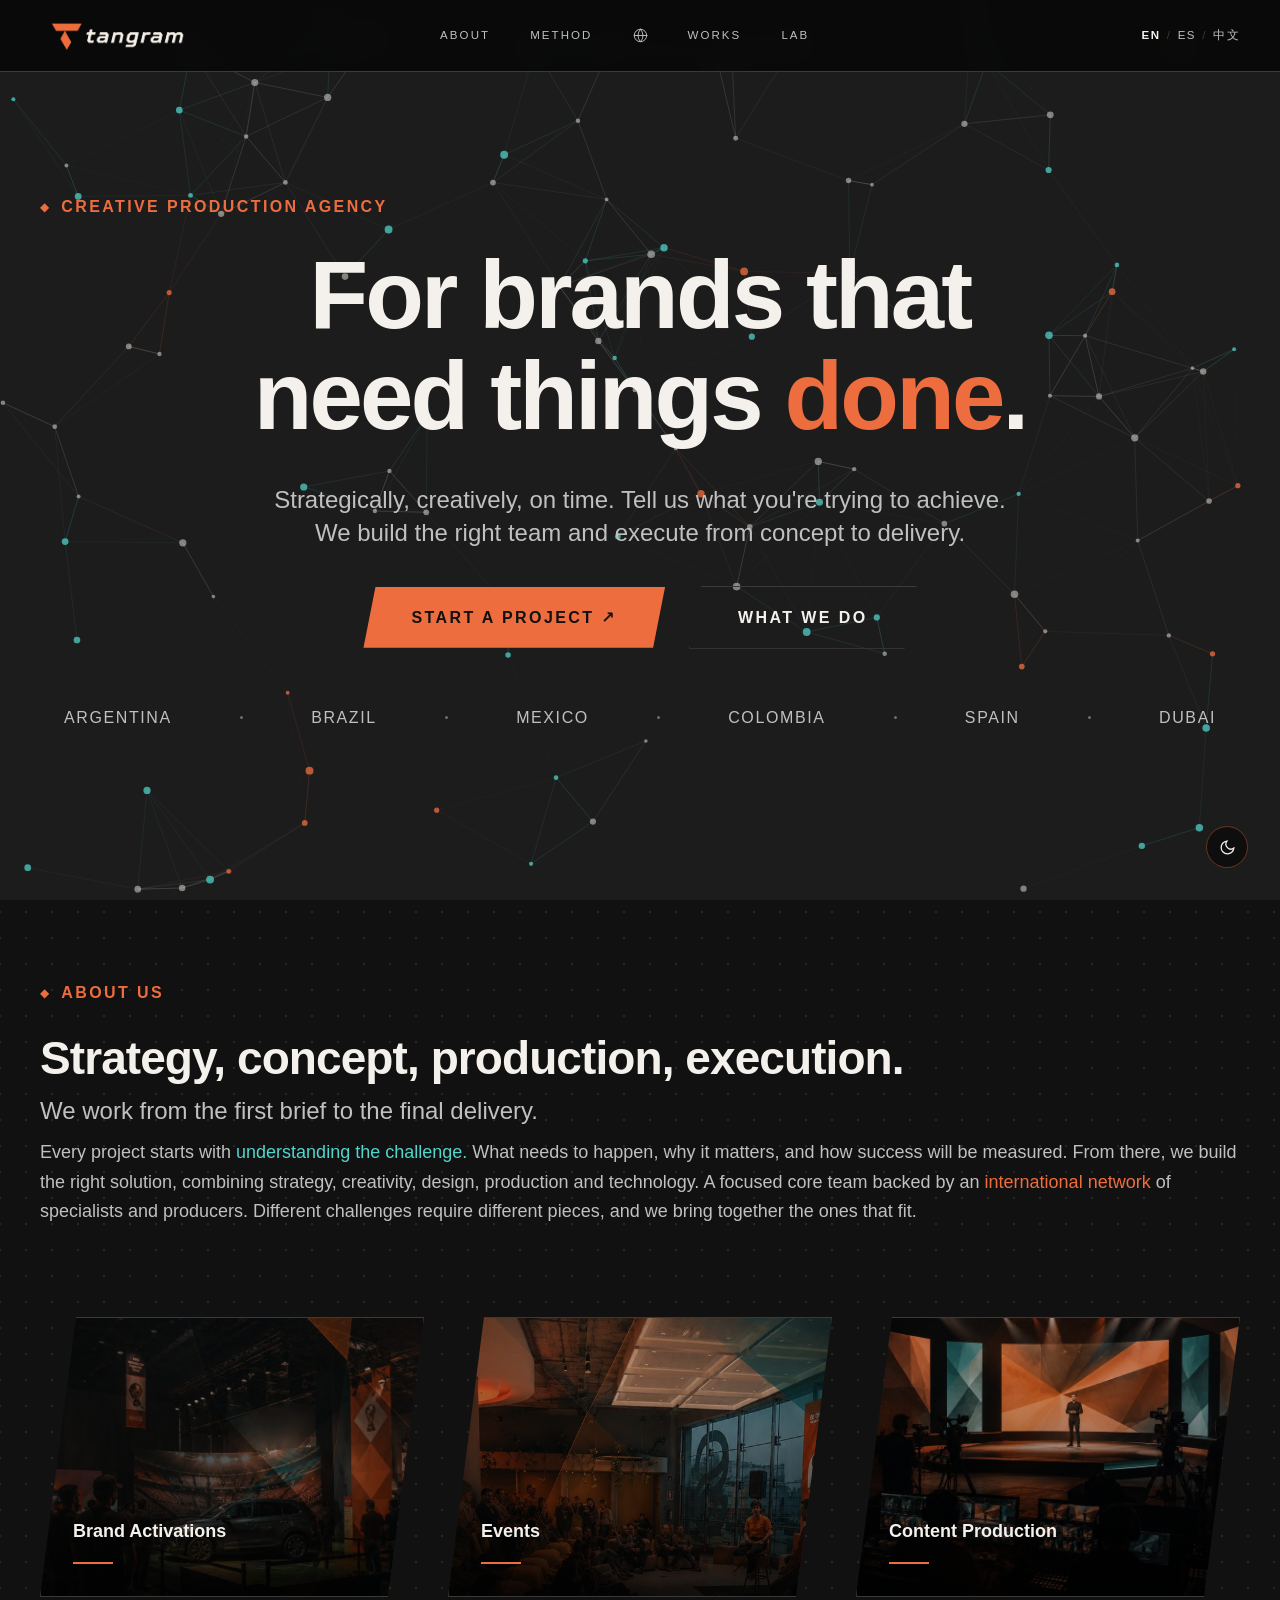
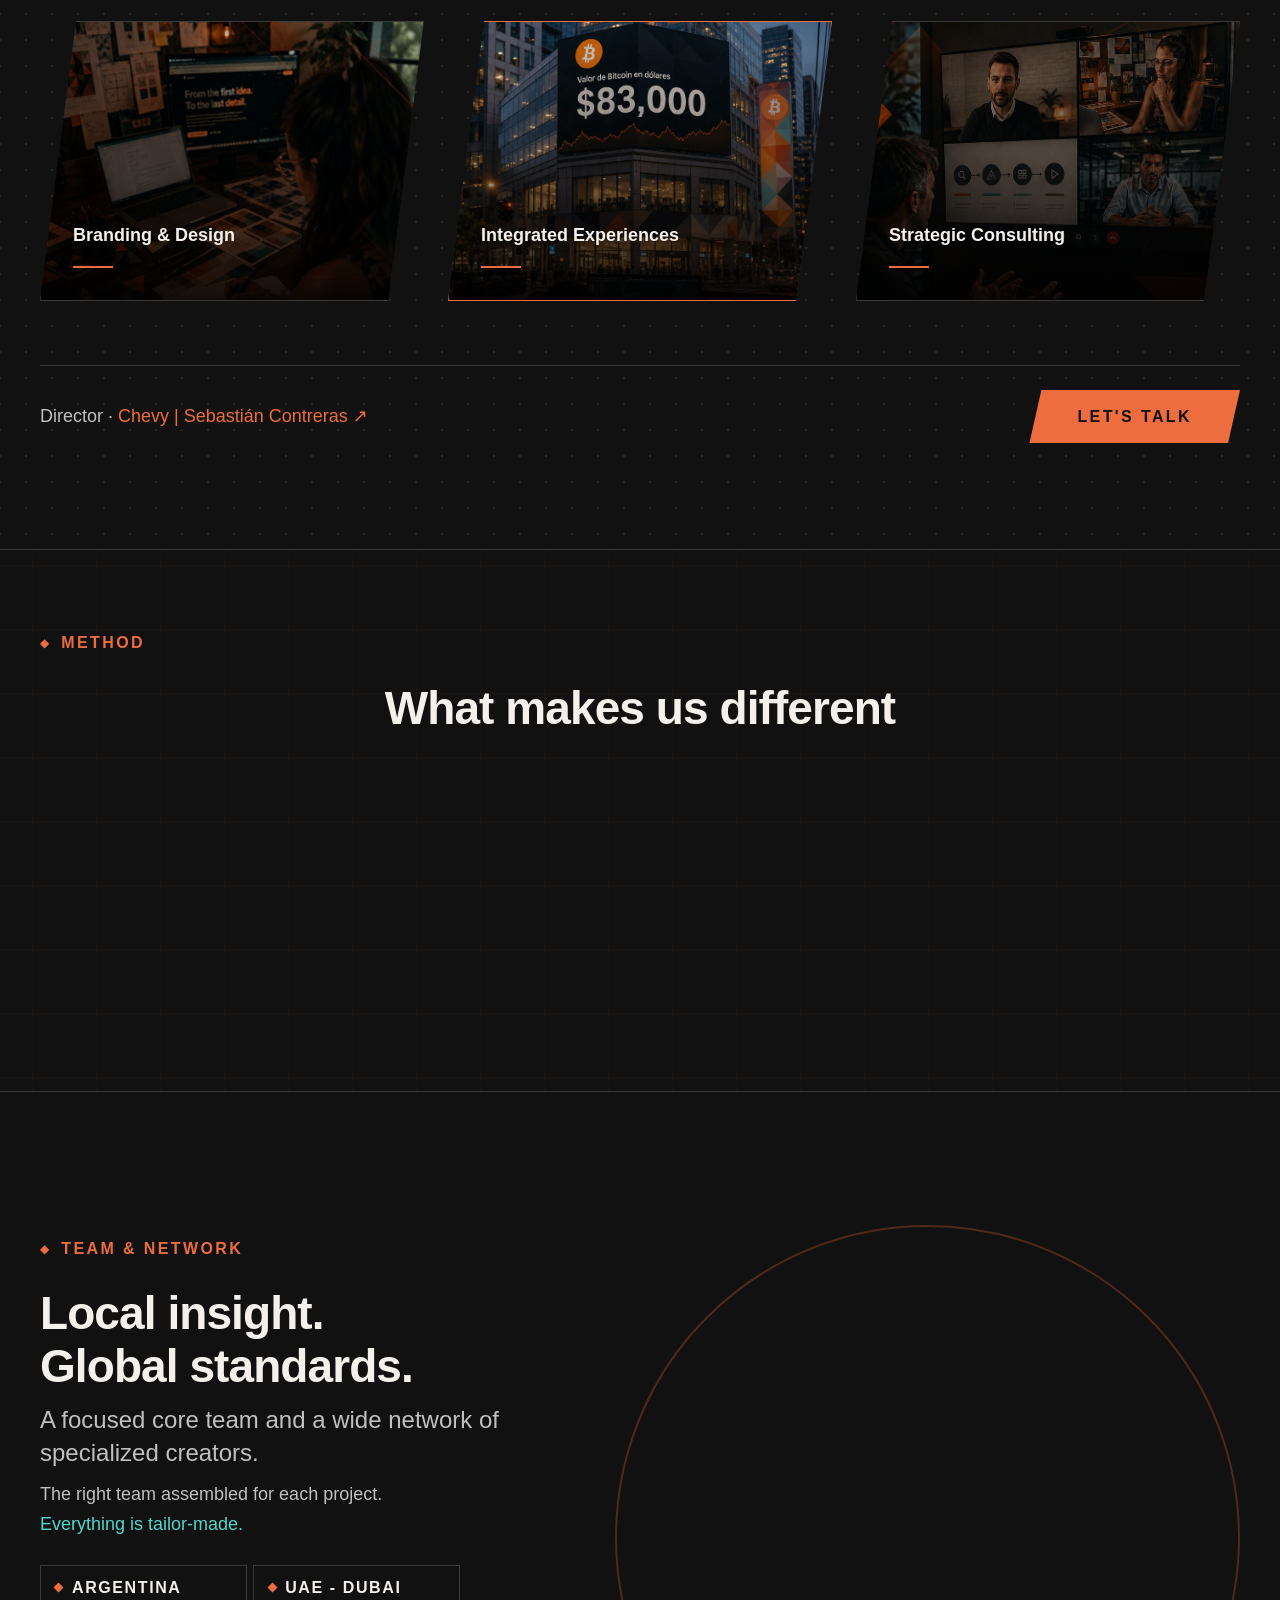
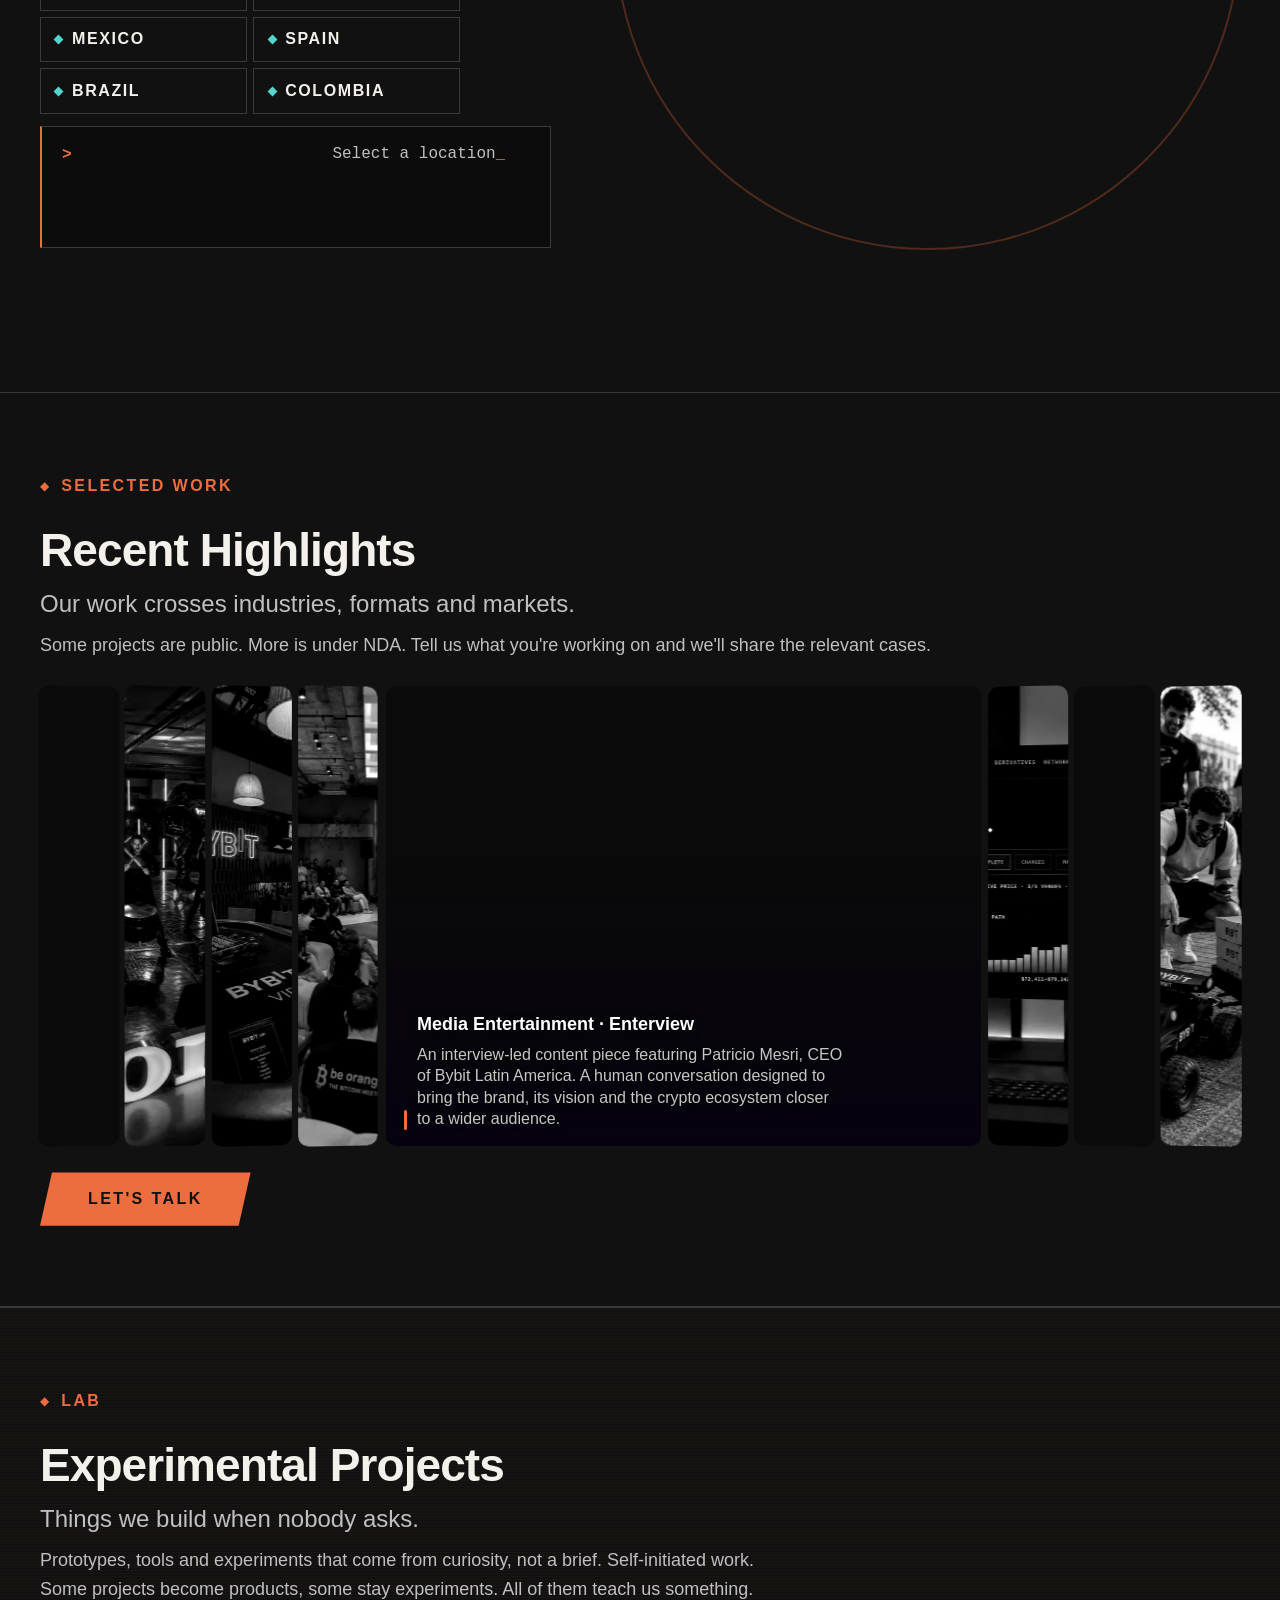
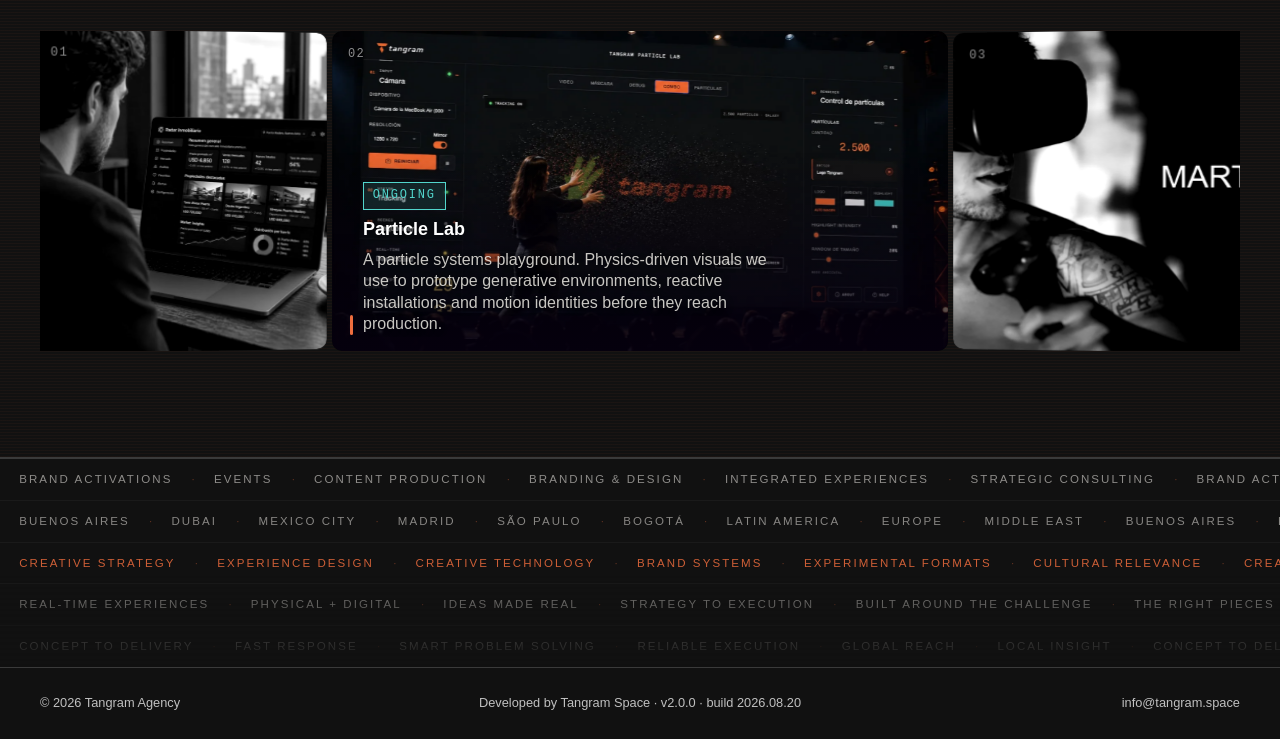
==== index.html @ b04fa287 "Initial backup of tangram.space Co-Authored-By: Claude Sonnet 5 <noreply@anthropic.com>" ====
<!DOCTYPE html>
<html lang="en">

<head>
    <meta charset="UTF-8">
    <meta name="viewport" content="width=device-width, initial-scale=1.0">
    <title>Tangram | Creative Production Agency — Dubai</title>
    <meta name="description" content="Tangram is a creative production agency based in Dubai, operating across Latin America, Europe and the Middle East — brand activations, events and content.">
    <meta property="og:type" content="website">
    <meta property="og:site_name" content="Tangram">
    <meta property="og:locale" content="en_US">
    <meta property="og:url" content="http://staging-tangram-space.s3-website.us-east-2.amazonaws.com/">
    <meta property="og:title" content="Tangram | Creative Production Agency — Dubai">
    <meta property="og:description" content="Tangram is a creative production agency based in Dubai, operating across Latin America, Europe and the Middle East — brand activations, events and content.">
    <meta property="og:image" content="http://staging-tangram-space.s3-website.us-east-2.amazonaws.com/assets/images/og-cover.jpg">
    <meta property="og:image:width" content="1200">
    <meta property="og:image:height" content="630">
    <meta name="twitter:card" content="summary_large_image">
    <meta name="twitter:title" content="Tangram | Creative Production Agency — Dubai">
    <meta name="twitter:description" content="Tangram is a creative production agency based in Dubai, operating across Latin America, Europe and the Middle East — brand activations, events and content.">
    <meta name="twitter:image" content="http://staging-tangram-space.s3-website.us-east-2.amazonaws.com/assets/images/og-cover.jpg">
    <link rel="preload" href="fonts/TTOctosquares-DemiBold.woff2" as="font" type="font/woff2" crossorigin>
    <link rel="stylesheet" href="css/styles.css">
    <link rel="icon" type="image/svg+xml" href="assets/favicon.svg?v=5">
    <link rel="apple-touch-icon" sizes="180x180" href="assets/apple-touch-icon.png?v=5">
    <link rel="icon" type="image/png" sizes="32x32" href="assets/favicon-32x32.png?v=5">
    <link rel="icon" type="image/png" sizes="16x16" href="assets/favicon-16x16.png?v=5">
    <link rel="icon" href="assets/favicon.ico?v=5" type="image/x-icon">
    <!-- SEO:AUTOGENERATED START (source of truth: seo.config.json + build-seo.js — do not hand-edit) -->
    <link rel="canonical" href="http://staging-tangram-space.s3-website.us-east-2.amazonaws.com/">
    <link rel="alternate" hreflang="en" href="http://staging-tangram-space.s3-website.us-east-2.amazonaws.com/">
    <link rel="alternate" hreflang="es" href="http://staging-tangram-space.s3-website.us-east-2.amazonaws.com/es/index.html">
    <link rel="alternate" hreflang="zh" href="http://staging-tangram-space.s3-website.us-east-2.amazonaws.com/zh/index.html">
    <link rel="alternate" hreflang="x-default" href="http://staging-tangram-space.s3-website.us-east-2.amazonaws.com/">
    <meta name="robots" content="noindex, nofollow">
    <script type="application/ld+json">
{
    "@context": "https://schema.org",
    "@type": "Organization",
    "name": "Tangram",
    "url": "http://staging-tangram-space.s3-website.us-east-2.amazonaws.com/",
    "logo": "http://staging-tangram-space.s3-website.us-east-2.amazonaws.com/assets/images/logo.png",
    "email": "info@tangram.space",
    "sameAs": [
        "https://www.linkedin.com/company/tangram-marketing-agency"
    ]
}
    </script>
<!-- SEO:AUTOGENERATED END -->
</head>

<body>

    <header class="site-header">
        <div class="logo">
            <picture><source srcset="assets/images/logo.webp" type="image/webp"><img src="assets/images/logo.png" alt="Tangram Logo" width="1450" height="482"></picture>
        </div>
        <nav class="nav-main">
            <div class="nav-main-side">
                <a href="#about" class="nav-link">About</a>
                <a href="#methodology" class="nav-link">Method</a>
            </div>
            <a href="#team" class="nav-link nav-globe" title="Network"><svg xmlns="http://www.w3.org/2000/svg" width="15" height="15" viewBox="0 0 24 24" fill="none" stroke="currentColor" stroke-width="1.5" stroke-linecap="round" stroke-linejoin="round" aria-hidden="true"><circle cx="12" cy="12" r="10"/><line x1="2" y1="12" x2="22" y2="12"/><path d="M12 2a15.3 15.3 0 0 1 4 10 15.3 15.3 0 0 1-4 10 15.3 15.3 0 0 1-4-10 15.3 15.3 0 0 1 4-10z"/></svg></a>
            <div class="nav-main-side">
                <a href="#portfolio" class="nav-link">Works</a>
                <a href="#lab" class="nav-link">Lab</a>
            </div>
        </nav>
        <div class="nav-right">
            <button class="hamburger-btn" id="hamburger-btn" aria-label="Toggle menu" aria-expanded="false">
                <span class="bar"></span>
                <span class="bar"></span>
                <span class="bar"></span>
            </button>
            <div class="nav-lang-group">
                <span class="nav-lang-active">EN</span>
                <span class="nav-lang-sep">/</span>
                <a href="/es/index.html" class="nav-lang-item">ES</a>
                <span class="nav-lang-sep">/</span>
                <a href="/zh/index.html" class="nav-lang-item">中文</a>
            </div>
        </div>
    </header>

    <main>
        <!-- Hero -->
        <section class="hero" id="hero">
            <canvas id="hero-canvas" aria-hidden="true"></canvas>
            <div class="container">
                <div class="hero-content">
                    <p class="section-kicker hero-reveal"><span class="eyebrow-diamond">◆</span> Creative Production Agency</p>
                    <div class="hero-content-inner">
                        <h1 class="hero-title hero-reveal">
                            <span class="hero-title-line1">For brands that</span><br>need things <span class="accent-orange">done</span>.
                        </h1>
                        <p class="section-lead hero-subtitle hero-reveal">Strategically, creatively, on time. Tell us what you're trying to achieve.<br>We build the right team and execute from concept to delivery.</p>
                        <div class="hero-ctas hero-reveal">
                            <a href="#contact" class="btn-primary" id="open-contact-modal-hero">Start a Project ↗</a>
                            <a href="#about" class="btn-hero-secondary">What we do</a>
                        </div>
                        <a href="#team" class="credit-line hero-locations hero-reveal">
                            <span>Argentina</span>
                            <span class="loc-sep"></span>
                            <span>Brazil</span>
                            <span class="loc-sep"></span>
                            <span>Mexico</span>
                            <span class="loc-sep"></span>
                            <span>Colombia</span>
                            <span class="loc-sep"></span>
                            <span>Spain</span>
                            <span class="loc-sep"></span>
                            <span>Dubai</span>
                        </a>
                    </div>
                </div>
            </div>
            <a href="#about" class="hero-scroll-hint" aria-label="Scroll down"><span class="scroll-chevron"></span></a>
        </section>

        <!-- About -->
        <section class="about section-padding" id="about">
            <div class="container about-grid">
                <div class="about-text">
                    <p class="section-kicker"><span class="eyebrow-diamond">◆</span> About Us</p>
                    <h2 class="section-title">Strategy, concept, production, execution.</h2>
                    <p class="section-lead">We work from the first brief to the final delivery.</p>
                    <p class="body">
                        Every project starts with <span class="text-teal">understanding the challenge.</span> What needs to happen, why it matters, and how success will be measured. From there, we build the right solution, combining strategy, creativity, design, production and technology. A focused core team backed by an <span class="text-orange">international network</span> of specialists and producers. Different challenges require different pieces, and we bring together the ones that fit.
                    </p>
                </div>
                <div class="services-grid" id="services">
                    <div class="service-card card-activations-lab">
                        <h3>Brand Activations</h3>
                        <p>We turn brand objectives into experiences people can interact with. Built around a clear purpose: connecting creativity, physical and digital touchpoints, and measurable impact.</p>
                    </div>
                    <div class="service-card card-events">
                        <h3>Events</h3>
                        <p>We create events as complete brand experiences. From concept and guest journey to production and execution, every element is designed around the objective. From intimate gatherings to large scale productions for 50 to 5,000 people.</p>
                    </div>
                    <div class="service-card card-audiovisual">
                        <h3>Content Production</h3>
                        <p>We develop and produce content built around brands, products and audiences. From creative concepts and formats to filming, motion and post production. Original or adapted, always designed for where it needs to live.</p>
                    </div>
                    <div class="service-card card-branding-design">
                        <h3>Branding & Design</h3>
                        <p>We create visual identities and design systems that work across digital and physical environments. From 2D, 3D and motion to merchandise, signage and spaces. One coherent visual language across every touchpoint.</p>
                    </div>
                    <div class="service-card card-experiences">
                        <h3 class="text-accent">Integrated Experiences</h3>
                        <p>We connect strategy, creativity, design, technology and production to build experiences across physical and digital environments. Different disciplines working together as one connected idea.</p>
                    </div>
                    <div class="service-card card-consulting">
                        <h3>Strategic Consulting</h3>
                        <p>We help turn complex challenges into clear, actionable projects. From defining objectives and opportunities to project architecture, KPIs, budgets, timelines and the right team to make it happen.</p>
                    </div>
                </div>
                <div class="body about-director">
                    <span>Director · <button type="button" class="director-link" id="open-dir-modal">Chevy | Sebastián Contreras ↗</button></span>
                    <button type="button" class="btn-primary" id="open-contact-modal-about">Let's talk</button>
                </div>
            </div>
        </section>

        <!-- How We Work -->
        <section class="methodology section-padding" id="methodology">
            <div class="container">
                <p class="section-kicker"><span class="eyebrow-diamond">◆</span> Method</p>
                <div class="method-content">
                    <h2 class="section-title method-reveal">What makes us different</h2>
                    <p class="section-lead method-reveal">Every project starts from the challenge, not from a catalogue of services.</p>
                    <p class="body method-reveal">Depending on what it takes, we bring in the right capabilities, people, partners and technologies.<br>Different challenges require different pieces. Each project defines its own shape.</p>
                </div>
                <div class="method-stages method-reveal" aria-hidden="true">
                    <span class="m-stage" data-stage="understand">Understand</span>
                    <span class="m-stage-sep"><svg viewBox="0 0 28 12" preserveAspectRatio="none"><path class="sep-line" d="M1 6 H21"/><path class="sep-head" d="M19 1.5 L26.5 6 L19 10.5 Z"/></svg></span>
                    <span class="m-stage" data-stage="create">Create</span>
                    <span class="m-stage-sep"><svg viewBox="0 0 28 12" preserveAspectRatio="none"><path class="sep-line" d="M1 6 H21"/><path class="sep-head" d="M19 1.5 L26.5 6 L19 10.5 Z"/></svg></span>
                    <span class="m-stage" data-stage="build">Build</span>
                    <span class="m-stage-sep"><svg viewBox="0 0 28 12" preserveAspectRatio="none"><path class="sep-line" d="M1 6 H21"/><path class="sep-head" d="M19 1.5 L26.5 6 L19 10.5 Z"/></svg></span>
                    <span class="m-stage" data-stage="deliver">Deliver</span>
                </div>
                <div class="method-content">
                    <ul class="method-values method-reveal">
                        <li><span class="mv-text" data-text="Fast response."></span><span class="mv-caret">_</span></li>
                        <li><span class="mv-text" data-text="Smart problem solving."></span><span class="mv-caret">_</span></li>
                        <li><span class="mv-text" data-text="Reliable execution."></span><span class="mv-caret">_</span></li>
                    </ul>
                </div>
            </div>
        </section>

        <!-- Team & Global -->
        <section class="team section-padding" id="team">
            <div class="container">
                <div class="team-split">
                    <!-- LEFT: label + tagline + description + city cards -->
                    <div class="team-left">
                        <p class="section-kicker"><span class="eyebrow-diamond">◆</span> Team & Network</p>
                        <h2 class="section-title">Local insight.<br>Global standards.</h2>
                        <p class="section-lead">A focused core team and a wide network of specialized creators.</p>
                        <p class="body">The right team assembled for each project.<br><span class="text-teal">Everything is tailor-made.</span></p>
                        <div class="city-cards">
                            <button type="button" class="city-card" data-city="baires" data-type="hq" data-role="Headquarters" data-text="Large-scale projects. Brand activations, mappings, virtual production, creative direction and full project management.">
                                <span class="city-dot"></span><span class="city-card-name team-location-label">Argentina</span>
                            </button>
                            <button type="button" class="city-card" data-city="dubai" data-type="hq" data-role="Headquarters" data-text="Lights, mapping, shows and events. Partner studio: Cocolife. Creative studio for disruptive art, entertainment and visual design." data-link-word="Cocolife" data-link-href="https://cocolife.fun/">
                                <span class="city-dot"></span><span class="city-card-name team-location-label">UAE - Dubai</span>
                            </button>
                            <button type="button" class="city-card" data-city="mexico" data-type="partner" data-role="Partner" data-text="100% turnkey production. Full local execution from concept to delivery.">
                                <span class="city-dot"></span><span class="city-card-name team-location-label">Mexico</span>
                            </button>
                            <button type="button" class="city-card" data-city="iberia" data-type="partner" data-role="Partner" data-text="Large-scale experiences and premium merchandise production.">
                                <span class="city-dot"></span><span class="city-card-name team-location-label">Spain</span>
                            </button>
                            <button type="button" class="city-card" data-city="brasil" data-type="local" data-role="Local Producer" data-text="Local producers and suppliers for competitive costs and reliable execution.">
                                <span class="city-dot"></span><span class="city-card-name team-location-label">Brazil</span>
                            </button>
                            <button type="button" class="city-card" data-city="colombia" data-type="local" data-role="Local Producer" data-text="Local producers and suppliers for competitive costs and reliable execution.">
                                <span class="city-dot"></span><span class="city-card-name team-location-label">Colombia</span>
                            </button>
                        </div>
                        <div class="map-readout" id="map-readout" data-idle="Select a location">
                            <span class="readout-prompt">&gt;</span>
                            <span class="readout-body"><span class="readout-head team-location-label"></span><span class="readout-text"></span><span class="readout-caret">_</span></span>
                        </div>
                    </div>
                    <!-- RIGHT: globe -->
                    <div class="team-map-container">
                        <div class="globe-ascii"></div>
                    </div>
                </div>
            </div>
        </section>

        <!-- Portfolio -->
        <section class="portfolio section-padding" id="portfolio">
            <div class="container">
                <p class="section-kicker"><span class="eyebrow-diamond">◆</span> Selected Work</p>
                <div class="content">
                    <h2 class="section-title">Recent Highlights</h2>
                    <p class="section-lead">Our work crosses industries, formats and markets.</p>
                    <p class="body">Some projects are public. More is under NDA. Tell us what you're working on and we'll share the relevant cases.</p>
                    <div class="ag-gallery" role="region" aria-label="Selected work gallery">
                        <div class="ag-panel" role="button" tabindex="0" aria-label="Real-Time Technology Development">
                            <span class="ag-frame"><span class="ag-media"><picture><source srcset="/assets/images/cases/bybit-billboard.webp" type="image/webp"><img src="/assets/images/cases/bybit-billboard.jpg" alt="Bitcoin price billboard OOH campaign in Buenos Aires for Bybit" width="600" height="800" loading="lazy" decoding="async"></picture></span><span class="ag-overlay" aria-hidden="true"></span></span>
                            <span class="lab-panel-info" aria-hidden="true"><span class="ag-bar"></span><span class="lab-panel-body"><span class="lab-panel-name">Real-Time Technology Development</span><span class="lab-panel-desc">A real-time OOH experience bringing Bitcoin&rsquo;s live price into the streets of Buenos Aires. Turning financial data into a visible, urban-scale brand experience.</span></span></span>
                        </div>
                        <div class="ag-panel" role="button" tabindex="0" aria-label="Synchronized LED Light Show">
                            <span class="ag-frame"><span class="ag-media"><picture><source srcset="/assets/images/cases/volvo.webp" type="image/webp"><img src="/assets/images/cases/volvo.jpg" alt="Volvo expo light show and brand experience" width="600" height="800" loading="lazy" decoding="async"></picture></span><span class="ag-overlay" aria-hidden="true"></span></span>
                            <span class="lab-panel-info" aria-hidden="true"><span class="ag-bar"></span><span class="lab-panel-body"><span class="lab-panel-name">Synchronized LED Light Show</span><span class="lab-panel-desc">An immersive light-driven experience created to amplify Volvo&rsquo;s presence through space, technology and visual storytelling. A premium brand moment designed around atmosphere and impact.</span></span></span>
                        </div>
                        <div class="ag-panel" role="button" tabindex="0" aria-label="Themed VIP Event · Mexico">
                            <span class="ag-frame"><span class="ag-media"><picture><source srcset="/assets/images/cases/bybit-poker.webp" type="image/webp"><img src="/assets/images/cases/bybit-poker.jpg" alt="Bybit VIP poker night brand activation in Mexico" width="600" height="800" loading="lazy" decoding="async"></picture></span><span class="ag-overlay" aria-hidden="true"></span></span>
                            <span class="lab-panel-info" aria-hidden="true"><span class="ag-bar"></span><span class="lab-panel-body"><span class="lab-panel-name">Themed VIP Event · Mexico</span><span class="lab-panel-desc">An exclusive poker night designed for Bybit&rsquo;s VIP community in Mexico. Custom branding, hospitality and entertainment brought together in a premium experience.</span></span></span>
                        </div>
                        <div class="ag-panel" role="button" tabindex="0" aria-label="Bitcoin Conference · Be Orange Uruguay">
                            <span class="ag-frame"><span class="ag-media"><picture><source srcset="/assets/images/cases/be-orange.webp" type="image/webp"><img src="/assets/images/cases/be-orange.jpg" alt="Be Orange Bitcoin and Web3 conference production" width="546" height="800" loading="lazy" decoding="async"></picture></span><span class="ag-overlay" aria-hidden="true"></span></span>
                            <span class="lab-panel-info" aria-hidden="true"><span class="ag-bar"></span><span class="lab-panel-body"><span class="lab-panel-name">Bitcoin Conference · Be Orange Uruguay</span><span class="lab-panel-desc">A platform connecting leaders, brands and communities across the Bitcoin and Web3 ecosystem. Strategy, experiences and communication designed to help build a stronger regional community.</span></span></span>
                        </div>
                        <a class="ag-panel" tabindex="0" aria-label="Media Entertainment · Enterview" href="https://www.instagram.com/reels/DTsj3qkkcLk/" target="_blank" rel="noopener">
                            <span class="ag-frame"><span class="ag-media"><picture><source srcset="/assets/images/cases/bybit-enterview.webp" type="image/webp"><img src="/assets/images/cases/bybit-enterview.jpg" alt="Bybit Patricio Mesri interview content production" width="600" height="800" loading="lazy" decoding="async"></picture></span><span class="ag-overlay" aria-hidden="true"></span></span>
                            <span class="lab-panel-info" aria-hidden="true"><span class="ag-bar"></span><span class="lab-panel-body"><span class="lab-panel-name">Media Entertainment · Enterview</span><span class="lab-panel-desc">An interview-led content piece featuring Patricio Mesri, CEO of Bybit Latin America. A human conversation designed to bring the brand, its vision and the crypto ecosystem closer to a wider audience.</span></span></span>
                        </a>
                        <div class="ag-panel" role="button" tabindex="0" aria-label="Bitcoin Observatory">
                            <span class="ag-frame"><span class="ag-media"><picture><source srcset="/assets/images/lab/bitcoin-observatory.webp" type="image/webp"><img src="/assets/images/lab/bitcoin-observatory.jpg" alt="Bitcoin Observatory" width="1774" height="887" loading="lazy" decoding="async"></picture></span><span class="ag-overlay" aria-hidden="true"></span></span>
                            <span class="lab-panel-info" aria-hidden="true"><span class="ag-bar"></span><span class="lab-panel-body"><span class="lab-panel-name">Bitcoin Observatory</span><span class="lab-panel-desc">A real-time, open data tool for reading Bitcoin&rsquo;s market, network and on-chain signals.</span></span></span>
                        </div>
                        <div class="ag-panel" role="button" tabindex="0" aria-label="Card & Pay Launch · Brazil & Mexico">
                            <span class="ag-frame"><span class="ag-media"><picture><source srcset="/assets/images/cases/bybit-card.webp" type="image/webp"><img src="/assets/images/cases/bybit-card.jpg" alt="Bybit Card and Pay launch event in Mexico and Brazil" width="1086" height="1448" loading="lazy" decoding="async"></picture></span><span class="ag-overlay" aria-hidden="true"></span></span>
                            <span class="lab-panel-info" aria-hidden="true"><span class="ag-bar"></span><span class="lab-panel-body"><span class="lab-panel-name">Card & Pay Launch · Brazil & Mexico</span><span class="lab-panel-desc">Launch experiences created for Bybit Card and Pay across Mexico and Brazil. From spatial design to production, we turned product launches into premium branded experiences.</span></span></span>
                        </div>
                        <div class="ag-panel" role="button" tabindex="0" aria-label="Street Brand Activation">
                            <span class="ag-frame"><span class="ag-media"><picture><source srcset="/assets/images/cases/bybit-pizza-car.webp" type="image/webp"><img src="/assets/images/cases/bybit-pizza-car.jpg" alt="Bitcoin Pizza Day street brand activation" width="1086" height="1448" loading="lazy" decoding="async"></picture></span><span class="ag-overlay" aria-hidden="true"></span></span>
                            <span class="lab-panel-info" aria-hidden="true"><span class="ag-bar"></span><span class="lab-panel-body"><span class="lab-panel-name">Street Brand Activation</span><span class="lab-panel-desc">A street-driven content campaign celebrating one of Bitcoin&rsquo;s most iconic milestones. Creative production, storytelling and emerging tools brought together for a culturally relevant brand moment.</span></span></span>
                        </div>
                    </div>
                    <button class="btn-primary" id="open-contact-modal">Let's talk</button>
                </div>
            </div>
        </section>

        <!-- Lab -->
        <section class="lab section-padding" id="lab">
            <div class="container">
                <div>
                    <p class="section-kicker"><span class="eyebrow-diamond">◆</span> Lab</p>
                    <h2 class="section-title">Experimental Projects</h2>
                    <p class="section-lead">Things we build when nobody asks.</p>
                    <p class="body">Prototypes, tools and experiments that come from curiosity, not a brief. Self-initiated work.<br>Some projects become products, some stay experiments. All of them teach us something.</p>
                </div>
                <div class="ag-gallery lab-gallery" role="region" aria-label="Lab experiments">
                    <article class="ag-panel lab-panel" tabindex="0" aria-label="Real Estate Radar">
                        <span class="ag-frame"><span class="ag-media"><picture><source srcset="assets/images/lab/radar-inmobiliario-lab.webp" type="image/webp"><img src="assets/images/lab/radar-inmobiliario-lab.jpeg" alt="Real Estate Radar" width="1168" height="784" loading="lazy" decoding="async"></picture></span><span class="ag-overlay" aria-hidden="true"></span></span>
                        <span class="lab-panel-idx" aria-hidden="true">01</span>
                        <span class="lab-panel-info" aria-hidden="true">
                            <span class="ag-bar"></span>
                            <span class="lab-panel-body">
                                <span class="lab-status" data-status="ONGOING">Ongoing</span>
                                <span class="lab-panel-name">Real Estate Radar</span>
                                <span class="lab-panel-desc">A real-estate intelligence tool that detects listings, compares local signals and prioritizes high-potential opportunities before the market catches up.</span>
                            </span>
                        </span>
                    </article>
                    <article class="ag-panel lab-panel" tabindex="0" aria-label="Particle Lab">
                        <span class="ag-frame"><span class="ag-media"><picture><source srcset="assets/images/lab/particle-lab.webp" type="image/webp"><img src="assets/images/lab/particle-lab.jpg" alt="Particle Lab" width="1774" height="887" loading="lazy" decoding="async"></picture></span><span class="ag-overlay" aria-hidden="true"></span></span>
                        <span class="lab-panel-idx" aria-hidden="true">02</span>
                        <span class="lab-panel-info" aria-hidden="true">
                            <span class="ag-bar"></span>
                            <span class="lab-panel-body">
                                <span class="lab-status" data-status="ONGOING">Ongoing</span>
                                <span class="lab-panel-name">Particle Lab</span>
                                <span class="lab-panel-desc">A particle systems playground. Physics-driven visuals we use to prototype generative environments, reactive installations and motion identities before they reach production.</span>
                            </span>
                        </span>
                    </article>
                    <a class="ag-panel lab-panel" tabindex="0" aria-label="Martin Coggi VR Experience" href="https://youtu.be/PFShiJk9crU" target="_blank" rel="noopener">
                        <span class="ag-frame"><span class="ag-media"><picture><source srcset="assets/images/lab/martin-coggi-vr.webp" type="image/webp"><img src="assets/images/lab/martin-coggi-vr.jpg" alt="Martin Coggi VR Experience" width="1774" height="887" loading="lazy" decoding="async"></picture></span><span class="ag-overlay" aria-hidden="true"></span></span>
                        <span class="lab-panel-idx" aria-hidden="true">03</span>
                        <span class="lab-panel-info" aria-hidden="true">
                            <span class="ag-bar"></span>
                            <span class="lab-panel-body">
                                <span class="lab-status" data-status="COMPLETED">Completed</span>
                                <span class="lab-panel-name">Martin Coggi VR Experience</span>
                                <span class="lab-panel-desc">A VR experience we designed and built around Martin Coggi, from concept to a finished, deliverable piece. Watch it on YouTube &#8599;</span>
                            </span>
                        </span>
                    </a>
                </div>
            </div>
        </section>


    </main>

    <!-- Scrolling text strip — EN -->
    <div class="marquee-section" aria-hidden="true">
        <div class="marquee-row">
            <div class="marquee-track scroll-left" style="animation-duration:80s">
                <span class="mq-item">Brand Activations</span><span class="mq-sep">·</span>
                <span class="mq-item">Events</span><span class="mq-sep">·</span>
                <span class="mq-item">Content Production</span><span class="mq-sep">·</span>
                <span class="mq-item">Branding &amp; Design</span><span class="mq-sep">·</span>
                <span class="mq-item">Integrated Experiences</span><span class="mq-sep">·</span>
                <span class="mq-item">Strategic Consulting</span><span class="mq-sep">·</span>
            </div>
        </div>
        <div class="marquee-row">
            <div class="marquee-track scroll-right" style="animation-duration:65s">
                <span class="mq-item">Buenos Aires</span><span class="mq-sep">·</span>
                <span class="mq-item">Dubai</span><span class="mq-sep">·</span>
                <span class="mq-item">Mexico City</span><span class="mq-sep">·</span>
                <span class="mq-item">Madrid</span><span class="mq-sep">·</span>
                <span class="mq-item">São Paulo</span><span class="mq-sep">·</span>
                <span class="mq-item">Bogotá</span><span class="mq-sep">·</span>
                <span class="mq-item">Latin America</span><span class="mq-sep">·</span>
                <span class="mq-item">Europe</span><span class="mq-sep">·</span>
                <span class="mq-item">Middle East</span><span class="mq-sep">·</span>
            </div>
        </div>
        <div class="marquee-row">
            <div class="marquee-track scroll-left" style="animation-duration:55s">
                <span class="mq-item">Creative Strategy</span><span class="mq-sep">·</span>
                <span class="mq-item">Experience Design</span><span class="mq-sep">·</span>
                <span class="mq-item">Creative Technology</span><span class="mq-sep">·</span>
                <span class="mq-item">Brand Systems</span><span class="mq-sep">·</span>
                <span class="mq-item">Experimental Formats</span><span class="mq-sep">·</span>
                <span class="mq-item">Cultural Relevance</span><span class="mq-sep">·</span>
            </div>
        </div>
        <div class="marquee-row">
            <div class="marquee-track scroll-right" style="animation-duration:72s">
                <span class="mq-item">Real-Time Experiences</span><span class="mq-sep">·</span>
                <span class="mq-item">Physical + Digital</span><span class="mq-sep">·</span>
                <span class="mq-item">Ideas Made Real</span><span class="mq-sep">·</span>
                <span class="mq-item">Strategy to Execution</span><span class="mq-sep">·</span>
                <span class="mq-item">Built Around the Challenge</span><span class="mq-sep">·</span>
                <span class="mq-item">The Right Pieces</span><span class="mq-sep">·</span>
                <span class="mq-item">One Connected Team</span><span class="mq-sep">·</span>
            </div>
        </div>
        <div class="marquee-row">
            <div class="marquee-track scroll-left" style="animation-duration:90s">
                <span class="mq-item">Concept to Delivery</span><span class="mq-sep">·</span>
                <span class="mq-item">Fast Response</span><span class="mq-sep">·</span>
                <span class="mq-item">Smart Problem Solving</span><span class="mq-sep">·</span>
                <span class="mq-item">Reliable Execution</span><span class="mq-sep">·</span>
                <span class="mq-item">Global Reach</span><span class="mq-sep">·</span>
                <span class="mq-item">Local Insight</span><span class="mq-sep">·</span>
            </div>
        </div>
    </div>

    <footer class="site-footer">
        <div class="container site-footer-inner">
            <div class="copyright">&copy; <span id="yr"></span> Tangram Agency</div>
            <div class="footer-meta">Developed by <a href="index.html" class="footer-dev-link">Tangram Space</a> · <span class="footer-version">v2.0.0 · build 2026.08.20</span></div>
            <div class="footer-links">
                <button type="button" class="footer-mail" id="footer-mail">info@tangram.space</button>
            </div>
        </div>
        <script>document.getElementById("yr").textContent=new Date().getFullYear()</script>
    </footer>

    <!-- Contact modal -->
    <div class="contact-modal-overlay" id="contact-modal" aria-hidden="true" inert>
        <div class="contact-modal" role="dialog" aria-modal="true" aria-labelledby="contact-modal-label">
            <button class="contact-modal-close" id="contact-modal-close" aria-label="Close">×</button>
            <div class="contact-modal-mark" aria-hidden="true"><picture><source srcset="assets/images/logo.webp" type="image/webp"><img src="assets/images/logo.png" alt="Tangram" width="1450" height="482"></picture></div>
            <p class="contact-modal-label" id="contact-modal-label">Get in touch</p>
            <p class="contact-modal-email">info@tangram.space</p>
            <div class="contact-modal-options">
                <a href="https://mail.google.com/mail/?view=cm&fs=1&to=info@tangram.space&su=Let%27s%20work%20together" target="_blank" rel="noopener" class="contact-modal-option">
                    <span class="contact-modal-icon">
                        <svg width="18" height="18" viewBox="0 0 24 24" fill="none" stroke="currentColor" stroke-width="1.8"><rect x="2" y="4" width="20" height="16" rx="2"/><path d="M2 7l10 7 10-7"/></svg>
                    </span>
                    Open in Gmail
                </a>
                <a href="mailto:info@tangram.space?subject=Let%27s%20work%20together" class="contact-modal-option">
                    <span class="contact-modal-icon">
                        <svg width="18" height="18" viewBox="0 0 24 24" fill="none" stroke="currentColor" stroke-width="1.8"><rect x="2" y="4" width="20" height="16" rx="2"/><polyline points="2,4 12,13 22,4"/></svg>
                    </span>
                    Mail app
                </a>
                <button class="contact-modal-option" id="copy-email-btn">
                    <span class="contact-modal-icon">
                        <svg width="18" height="18" viewBox="0 0 24 24" fill="none" stroke="currentColor" stroke-width="1.8"><rect x="9" y="9" width="13" height="13" rx="1"/><path d="M5 15H4a2 2 0 0 1-2-2V4a2 2 0 0 1 2-2h9a2 2 0 0 1 2 2v1"/></svg>
                    </span>
                    <span id="copy-label">Copy address</span>
                </button>
            </div>
        </div>
    </div>

    <a href="https://wa.me/12015238574" target="_blank" rel="noopener" class="whatsapp-float" aria-label="Chat with us on WhatsApp" title="Chat on WhatsApp">
        <svg xmlns="http://www.w3.org/2000/svg" viewBox="0 0 448 512" aria-hidden="true"><path d="M380.9 97.1C339 55.1 283.2 32 223.9 32c-122.4 0-222 99.6-222 222 0 39.1 10.2 77.3 29.6 110.9L1.9 480l117.1-30.7c32.4 17.7 68.9 27 106.1 27h.1c122.3 0 224.1-99.6 224.1-222 0-59.3-23.2-115-65.4-157.2zM223.9 438.6c-33.2 0-65.7-8.9-94-25.7l-6.7-4-69.8 18.3L72 359.2l-4.4-7c-18.5-29.4-28.2-63.3-28.2-98.2 0-101.7 82.8-184.5 184.6-184.5 49.3 0 95.6 19.2 130.4 54.1 34.8 34.9 56.2 81.2 56.1 130.5 0 101.8-84.9 184.5-186.6 184.5zm101.2-138.2c-5.5-2.8-32.8-16.2-37.9-18-5.1-1.9-8.8-2.8-12.5 2.8-3.7 5.6-14.3 18-17.6 21.7-3.2 3.7-6.5 4.2-12 1.4-32.6-16.3-54-29.1-75.5-66-5.7-9.8 5.7-9.1 16.3-30.3 1.8-3.7.9-6.9-.6-9.7-1.5-2.8-13.4-32.3-18.3-44.2-4.8-11.6-9.8-10-13.5-10.2-3.5-.2-7.5-.2-11.5-.2-4 0-10.5 1.5-16 7.4-5.5 5.9-21 20.6-21 50.2 0 29.6 21.5 58.2 24.5 62.2 3 4 41.2 63 99.8 85.8 49.8 19.4 60 15.6 70.8 14.6 10.8-1 32.8-13.4 37.4-26.4 4.6-13 4.6-24.1 3.2-26.4-1.4-2.3-5.1-3.7-10.6-6.5z"/></svg>
    </a>


    <!-- Director modal -->
    <div class="dir-modal-overlay" id="dir-modal" aria-hidden="true" inert>
        <div class="dir-modal" role="dialog" aria-modal="true" aria-label="Chevy | Sebastián Contreras">
            <button class="dir-modal-close" id="dir-modal-close" aria-label="Close">×</button>
            <a href="chevy.html" class="dir-modal-photo" title="Click the photo for the full profile">
                <picture><source srcset="assets/images/chevy-photo.webp" type="image/webp"><img src="assets/images/chevy-photo.jpg" alt="Sebastián Contreras" width="900" height="796"></picture>
                <span class="dir-modal-photo-cta">Click the photo for the full profile</span>
            </a>
            <div class="dir-modal-body">
                <p class="section-kicker dir-modal-eyebrow"><span class="eyebrow-diamond">◆</span> Creative Director</p>
                <h3 class="dir-modal-name">Chevy</h3>
                <p class="dir-modal-sub">Sebastián Contreras</p>
                <span class="dir-modal-role">Tangram Agency — Director</span>
                <p class="dir-modal-bio">Creative producer and director building brand experiences where strategy and execution are inseparable. Over a decade leading high-complexity projects across Latin America, Europe and the Middle East. Also works as a consultant for other studios and production companies.</p>
                <a href="chevy.html" class="dir-modal-cta">Full profile ↗</a>
            </div>
        </div>
    </div>

    <button class="theme-toggle theme-toggle--float" id="theme-toggle" aria-label="Toggle light/dark mode">
        <svg class="icon-moon" viewBox="0 0 24 24" fill="none" stroke="currentColor" stroke-width="1.8" aria-hidden="true"><path d="M21 12.79A9 9 0 1 1 11.21 3 7 7 0 0 0 21 12.79z"/></svg>
        <svg class="icon-sun"  viewBox="0 0 24 24" fill="none" stroke="currentColor" stroke-width="1.8" aria-hidden="true"><circle cx="12" cy="12" r="4"/><path d="M12 2v2M12 20v2M4.93 4.93l1.41 1.41M17.66 17.66l1.41 1.41M2 12h2M20 12h2M6.34 17.66l-1.41 1.41M19.07 4.93l-1.41 1.41"/></svg>
    </button>

    <script src="js/main.js?v=3"></script>
</body>

</html>
---- css/styles.css ----
/* ── Fonts ─────────────────────────────────────────────────────── */
@font-face {
    font-family: 'TTOctosquares';
    src: url('../fonts/TTOctosquares-DemiBold.woff2') format('woff2'),
         url('../fonts/TTOctosquares-DemiBold.ttf') format('truetype');
    font-weight: 600;
    font-style: normal;
    font-display: swap;
}
@font-face {
    font-family: 'TTOctosquares';
    src: url('../fonts/TTOctosquares-DemiBoldItalic.woff2') format('woff2'),
         url('../fonts/TTOctosquares-DemiBoldItalic.ttf') format('truetype');
    font-weight: 600;
    font-style: italic;
    font-display: swap;
}

/* ── Variables ──────────────────────────────────────────────────── */
:root {
    --bg-color:      #111111;
    --text-main:     #F4F1EC;

    /* Chamfered shape — top-left & bottom-right corners clipped */
    --ch:            12px;   /* chamfer size for buttons */
    --ch-lg:         36px;   /* chamfer size for cards */
    --clip-btn:      polygon(var(--ch) 0%, 100% 0%, calc(100% - var(--ch)) 100%, 0% 100%);
    --clip-card:     polygon(var(--ch-lg) 0%, 100% 0%, calc(100% - var(--ch-lg)) 100%, 0% 100%);
    --text-muted:    #c0c0c0;
    --accent:        #EE6D3E;   /* Orange — slightly brighter */
    --accent2:       #52D5CC;   /* Teal — slightly brighter */
    --border-color:  #3a3a3a;

    --font-display: 'TTOctosquares', 'Helvetica Neue', Helvetica, Arial, sans-serif;
    --font-main:    'Helvetica Neue', Helvetica, Arial, system-ui, sans-serif;
    --font-mono:    'SFMono-Regular', Menlo, Consolas, monospace;

    /* Flat at 1280px through normal desktop widths — 78vw only
       overtakes the floor past ~1640px, so this only grows on very
       large screens instead of needing a separate ≥2000px rule. */
    --container-width: clamp(1280px, 78vw, 1600px);
    --section-padding: 80px;
    --gap-standard: clamp(2rem, 5vw, 4rem);
    --gutter: clamp(1.5rem, 4vw, 2.5rem);

    /* Header: floor/ceiling are the two sizes the site actually used
       (60/72px header, 36/52px logo) — now reached fluidly instead of
       jumping at 480px and 768px. */
    --header-height: clamp(60px, 8vw, 72px);
    --logo-height: clamp(36px, 5.5vw, 52px);

    /* Services grid: floor is the smallest card width that doesn't force
       an awkward mid-word break in the longest service title (measured
       ~110px for the longest single word at --font-card-title/600). See
       .services-grid for how this caps the layout at 3 columns. */
    --services-gap: 1.5rem;
    --service-card-min: 260px;

    /* ── Typographic system (roles, fluid mobile → desktop) ─────────
       One clamp per role instead of a flat desktop value — floor is
       reached around a 390px phone, ceiling around an 1100px small
       desktop, so nothing needs a per-section or per-breakpoint
       override to look right at any width in between. Desktop
       ceilings are unchanged from the previous fixed values; only the
       mobile end was designed (measured against real copy — see
       Selected Work's title, the longest section-title on the site). */
    --font-section:       clamp(2.1875rem, 1.75rem + 1.75vw, 2.875rem);  /* 35px → 46px — mobile floor raised from 28px, was reading too small against its own hierarchy (kicker/lead) at phone widths */
    --font-lead:          clamp(1.2rem, 1rem + 0.7vw, 1.5rem);     /* 19.2px → 24px — floor set above --font-body's own ceiling (18px), so lead never collapses to body's size at mobile like it did at 1rem */
    --font-body:          clamp(1rem, 0.9rem + 0.5vw, 1.125rem);   /* 16px → 18px */
    --font-body-sm:       1rem;      /* 16px */
    --font-kicker:        clamp(0.75rem, 0.6rem + 0.6vw, 1rem);    /* 12px → 16px */
    --font-meta:          0.75rem;   /* 12px */
    --font-card-title:    1.125rem;  /* 18px */
    --font-button:        1rem;      /* 16px — 13px +20% */

    /* Team & Network's country/city card labels — one closed value,
       not a size that floats with --font-meta or varies by card type,
       breakpoint or active state. See .team-location-label. */
    --type-team-location: 1rem;      /* 16px */

    --lh-tight:  1.05;
    --lh-title:  1.15;
    --lh-lead:   1.4;
    --lh-body:   1.65;
    --lh-ui:     1.35;

    --ls-title:  -0.02em;
    --ls-kicker: 0.15em;
    --ls-meta:   0.1em;
}

/* ── Reset ──────────────────────────────────────────────────────── */
*, *::before, *::after {
    margin: 0; padding: 0;
    box-sizing: border-box;
    -webkit-font-smoothing: antialiased;
}

html { scroll-behavior: smooth; overflow-x: hidden; }
body { overflow-x: hidden; }

body {
    background-color: var(--bg-color);
    color: var(--text-main);
    font-family: var(--font-main);
    font-size: var(--font-body); /* 18px — sitewide base, not a 4K-only bump */
    line-height: 1.6;
    overflow-x: hidden;
}

/* ── Utilities ──────────────────────────────────────────────────── */
.container {
    max-width: var(--container-width);
    margin: 0 auto;
    padding: 0 var(--gutter);
}

.section-padding {
    padding-top: var(--section-padding);
    padding-bottom: var(--section-padding);
    border-bottom: 1px solid var(--border-color);
    position: relative;
    z-index: 1;
    background-color: var(--bg-color);
}

.text-secondary { color: var(--text-muted); }
.text-accent    { color: var(--accent); }
.text-orange    { color: var(--accent); }
.text-teal      { color: var(--accent2); }

.accent-orange  { color: var(--accent);  font-style: normal; }

.grid-layout {
    display: grid;
    grid-template-columns: 250px 1fr;
    gap: var(--gap-standard);
}

/* ── Section pattern: kicker → title → lead ──────────────────────
   One rule for every kicker in the site — Hero, About, Services,
   Team, Selected Work, Lab, Method. Same class, same look, always
   led by the accent diamond. Do not create a per-section variant. */
.section-kicker {
    display: flex;
    /* baseline, not center: when the label wraps to 2 lines on a
       narrow viewport, center vertically-centers the diamond against
       the whole multi-line block, which reads as the diamond
       floating between the lines rather than leading the first one. */
    align-items: baseline;
    gap: 0.6rem;
    font-size: var(--font-kicker);
    font-weight: 600;
    text-transform: uppercase;
    letter-spacing: var(--ls-kicker);
    color: var(--accent);
    margin-bottom: 1.62rem; /* 1.8rem -10% */
}

/* Sidebar kickers (Services, Method — the 250px column of .grid-layout)
   align to the top of the row instead of stacking with a bottom margin. */
.grid-layout > .section-kicker {
    margin-bottom: 0;
    padding-top: 0.5rem;
}

.section-title {
    font-size: var(--font-section);
    line-height: var(--lh-title);
    font-weight: 600;
    letter-spacing: var(--ls-title);
    color: var(--text-main);
    margin-bottom: 0.625rem; /* 10px */
}

.section-lead {
    font-size: var(--font-lead);
    line-height: var(--lh-lead);
    font-weight: 400;
    color: var(--text-muted);
    margin-bottom: 0.625rem; /* 10px — more text follows (About, Team, Method) */
}

/* Regular paragraph copy, wherever it appears — About's second
   paragraph, Method's intro, and anywhere else that just needs
   body text (not a lead, not a kicker). */
/* .body is always the last line of running text before something
   structurally different (a credit line, a list, a gallery) — so it
   uses the "leaving the text stack" gap (26px, same as kicker→title),
   not the tighter text-to-text one. */
.body {
    font-size: var(--font-body);
    line-height: var(--lh-body);
    font-weight: 400;
    color: var(--text-muted);
    margin-bottom: 1.625rem; /* 26px — same as kicker's gap */
    /* No max-width: a reading-measure cap here (65ch, then 52rem) kept
       reading as a stray margin next to a full-width title/lead rather
       than a deliberate choice — .body now composes at the same width
       as every other role in the section, title/lead included. */
}

a { color: inherit; text-decoration: none; transition: color 0.2s ease; }
a:hover { color: var(--accent); }

/* ── Header / Nav ───────────────────────────────────────────────── */
.site-header {
    position: fixed;
    top: 0; left: 0; width: 100%;
    display: flex;
    align-items: center;
    justify-content: space-between;
    padding: 0 var(--gutter);
    height: var(--header-height);
    z-index: 100;
    background-color: rgba(10, 10, 10, 0.97);
    border-bottom: 1px solid var(--border-color);
    -webkit-backdrop-filter: blur(8px);
    backdrop-filter: blur(8px);
}

.logo { display: flex; align-items: center; }
.logo img { height: var(--logo-height); width: auto; display: block; }

/* Centering the globe on the viewport (not on the leftover space
   between logo and lang controls) needs a container that's actually
   full-header-width — .nav-main previously centered its own
   shrink-to-fit box (left:50% + translateX(-50%)), which only puts
   the GLOBE at the viewport's center when the link groups on either
   side of it happen to be equal width. They aren't (different label
   lengths per language), so the globe drifted. A 3-column grid
   (link group | globe | link group) spanning the header's full width
   guarantees the middle (auto-sized) column sits exactly at that
   width's midpoint — i.e. the viewport's center — regardless of how
   the two label groups' widths compare, and it stays correct as the
   window resizes without any measured/hardcoded offset.
   left:0/right:0 (not the old left:50%) is what gives the grid a real
   full-width box to divide into 1fr/auto/1fr — pointer-events:none
   keeps that now much wider (mostly empty) box from intercepting
   clicks meant for the logo or the lang switcher; .nav-link restores
   it on the actual interactive items. */
.nav-main {
    display: grid;
    grid-template-columns: 1fr auto 1fr;
    align-items: center;
    column-gap: 2.5rem;
    position: absolute;
    left: 0;
    right: 0;
    pointer-events: none;
}
.nav-main-side {
    display: flex;
    align-items: center;
    gap: 2.5rem;
    pointer-events: none;
}
.nav-main-side:first-child { justify-content: flex-end; }
.nav-main-side:last-child  { justify-content: flex-start; }

.nav-link {
    font-size: 0.72rem;
    text-transform: uppercase;
    letter-spacing: 0.18em;
    color: var(--text-muted);
    font-weight: 500;
    transition: color 0.2s;
    pointer-events: auto; /* re-enable — see .nav-main's pointer-events:none */
}
.nav-link:hover { color: var(--accent2); }

/* Active section indicator — Tangram green */
.nav-link.active { color: var(--accent2); }
.nav-link.active:hover { color: var(--accent2); }

.nav-right {
    display: flex;
    align-items: center;
    gap: 1.5rem;
}

.nav-lang-group {
    display: flex;
    align-items: center;
    gap: 0.4rem;
    font-size: 0.72rem;
    letter-spacing: 0.12em;
    text-transform: uppercase;
}

.nav-lang-sep   { color: var(--border-color); }
.nav-lang-active { color: var(--text-main); font-weight: 600; }
.nav-lang-item  { color: var(--text-muted); transition: color 0.2s; }
.nav-lang-item:hover { color: var(--text-main); }

/* ── Hero ───────────────────────────────────────────────────────── */
.hero {
    min-height: 100vh;
    display: flex;
    align-items: center;
    padding-top: var(--header-height);
    position: relative;
    background-color: transparent; /* canvas fixed behind shows through */
}

#hero-canvas {
    position: fixed;
    top: 0; left: 0;
    width: 100vw; height: 100vh;
    z-index: 0;
    will-change: opacity;
    pointer-events: none;
    transition: opacity 0.4s ease;
}

/* Hero content — flush left, NOT centered */
.hero .container {
    width: 100%; /* flex child must stretch to full width before max-width kicks in */
}

.hero-content {
    position: relative;
    z-index: 2;
    padding-top: 3rem;
    padding-bottom: 6rem;
    /* Note: z-index:2 > canvas z-index:0 so text renders on top of canvas */
}

/* Kicker is a direct child of the full-width .hero-content, so it
   uses the sitewide left-aligned kicker language untouched — same
   edge as About/Team/Selected Work/Lab. Everything below it (title,
   lead, CTAs, location row) lives in .hero-content-inner instead,
   which is what actually centers as its own column. */
.hero-content-inner {
    /* Capped and centered so the whole composition reads as centered
       inside the (much wider) sitewide .container, instead of flush
       against its left edge. A max-width (not width:fit-content) so
       it can never force an overflow at narrow viewports: harmless
       no-op below 72rem.
       72rem, not a round/arbitrary guess: measured DOM width of H1
       line 2 ("need things done.") at the font's 8.5rem clamp
       ceiling is ~1089px — this is the smallest cap that clears that
       with headroom, so centering the column never fights the
       title's own auto-shrink (see .hero-title, main.js). */
    max-width: 72rem;
    margin-inline: auto;
}

.hero-title,
.hero-content .section-lead {
    text-align: center;
}

/* The ◆ glyph's own baseline sits noticeably below its visual mass, so
   flush baseline alignment with the kicker's uppercase text (no
   descenders) reads as the diamond hanging low. A small optical nudge
   fixes it without disturbing the 2-line-wrap-safe baseline alignment
   the kicker itself relies on (see .section-kicker). */
.eyebrow-diamond { font-size: 0.75rem; transform: translateY(-0.1em); }

.hero-title {
    font-weight: 700;
    /* Sole source of truth for this size — no breakpoint overrides.
       main.js still shrinks it further, inline, only when the measured
       line-1 text would overflow its box (see the IIFE near the bottom
       of main.js); that logic resets to this clamp on every resize. */
    font-size: clamp(3.2rem, 7.5vw, 8.5rem);
    line-height: var(--lh-tight);
    letter-spacing: -0.03em;
    color: var(--text-main);
    margin-bottom: 2.25rem; /* 2.5rem -10% */
}

/* Disclosed exception: Hero already has its own rhythm (bigger H1,
   its own CTA row), so title→lead and lead→button are kept equal at
   this section's own value instead of the sitewide --lh margin. */
.hero-content .section-lead {
    margin-bottom: 2.25rem; /* 2.5rem -10%, matches .hero-title above */
}

.hero-ctas {
    display: flex;
    align-items: center;
    justify-content: center;
    gap: 1.5rem;
    margin-bottom: 3.5rem;
}
/* Flex's default min-width:auto still lets a button's label wrap at a
   space under moderate squeeze — well before the row actually runs out
   of room. Pinning both to their natural width makes the 680px
   breakpoint below the real crossover, not just an approximation. */
.hero-ctas > a { flex-shrink: 0; }

/* Hero's secondary CTA has no other instance on the site yet — it
   still gets its own class, but sized to match .btn-primary so the
   pair reads as one family. */
.btn-hero-secondary {
    font-size: var(--font-button);
    font-weight: 600;
    text-transform: uppercase;
    letter-spacing: var(--ls-kicker);
    color: var(--text-main);
    border: 1px solid var(--border-color);
    padding: 1.1rem 3rem;
    transition: border-color 0.2s, color 0.2s, clip-path 0.2s;
    display: inline-block;
    clip-path: var(--clip-btn);
}
.btn-hero-secondary:hover { border-color: var(--accent); color: var(--accent); }

/* ── Credit line ────────────────────────────────────────────────
   Shared role for small, muted, uppercase attribution text: the
   Hero's location list and the About director credit both use it.
   This class carries the typography; each usage keeps its own
   layout rules (flex row here, border/spacing there). */
.credit-line {
    font-size: 1rem;   /* 16px */
    text-transform: uppercase;
    letter-spacing: var(--ls-meta);
    color: var(--text-muted);
    font-weight: 500;
}

.hero-locations {
    display: flex;
    align-items: center;
    justify-content: space-between;
    width: 100%;
    gap: 0.8rem;
    text-decoration: none;
    transition: color 0.2s;
    flex-wrap: wrap;
}
.hero-locations:hover { color: var(--text-main); }

/* A "·" character stays a faint speck no matter the font-size — it
   doesn't fill its own box. Drawing it as an actual shape (same
   technique as .city-dot) is the only way to make it read as a
   visible mark. Small and in the muted/border tone so it reads as a
   divider, not a marker competing with the accent-colored UI. */
.loc-sep {
    display: inline-block;
    width: 3px;
    height: 3px;
    border-radius: 50%;
    background: var(--text-muted);
    opacity: 0.5;
    flex-shrink: 0;
}

/* Below this, a wrapped flex row (even one built from real per-country
   units) starts leaving ragged, unequal gaps between lines — a real
   grid replaces it instead of trying to coax flex-wrap into looking
   like one. */
@media (max-width: 600px) {
    .hero-locations {
        display: grid;
        grid-template-columns: 1fr 1fr;
        justify-content: normal;
        row-gap: 0.7rem;
        column-gap: 1rem;
    }
    /* The countries are now standalone grid cells (the separators are
       siblings, not nested inside them) — a "between two countries"
       divider has no equivalent in a 2-column grid, so it's dropped
       here rather than landing as a stray 7th/9th/... cell. */
    .loc-sep {
        display: none;
    }
}

.hero-scroll-hint {
    position: absolute;
    bottom: 2rem;
    left: 50%;
    transform: translateX(-50%);
    z-index: 2;
    display: flex;
    align-items: center;
    justify-content: center;
    width: 44px;
    height: 44px;
    text-decoration: none;
    opacity: 0;
    transition: opacity 0.6s ease;
}
.hero-scroll-hint.visible { opacity: 1; }
.hero-scroll-hint:hover .scroll-chevron { border-color: var(--text-main); }
.scroll-chevron {
    display: block;
    width: 14px;
    height: 14px;
    border-right: 1.5px solid rgba(255,255,255,0.45);
    border-bottom: 1.5px solid rgba(255,255,255,0.45);
    transform: rotate(45deg) translateY(-3px);
    animation: scroll-bounce 1.8s ease-in-out infinite;
    transition: border-color 0.2s;
}
@keyframes scroll-bounce {
    0%, 100% { transform: rotate(45deg) translate(0, -3px); opacity: 0.5; }
    50%       { transform: rotate(45deg) translate(4px,  1px); opacity: 1; }
}

/* canvas pointer-events:none so mouse passes through to hero content */
/* pointer-events: none already set in main #hero-canvas rule above */

/* ── About ──────────────────────────────────────────────────────── */
.about {
    position: relative;
    overflow: hidden;
    border-bottom: 1px solid var(--border-color);
}

/* No photo/overlay layer here — About's background is the dot-grid
   canvas main.js draws behind the whole section (see .services-grid
   comment below). about-bg.jpg lives only on chevy.html now; the
   Hero → About transition comes from the Hero network fading out as
   it leaves the viewport while the dots are already visible on entry
   — no separate transition image needed. */
.about-grid {
    position: relative;
    z-index: 1;
    display: grid;
    grid-template-columns: 1fr;
    /* About text, the services grid and the director credit are now
       three stacked blocks in one combined section (no more separate
       .services section of its own) — reuse the sitewide block-gap
       token instead of inventing a one-off value. */
    gap: var(--gap-standard);
}


/* ── Services (cards now live inside the combined #about section;
   the dot-grid canvas that used to be this section's own background
   is now #about's — see the "Services dot grid" block in main.js) ── */
/* Caps at 3 columns without a media query: minmax()'s floor is always
   at least one-third of the row (the `(100% - 2*gap)/3` term), so
   auto-fit can never squeeze in a 4th. Below that, the floor falls
   back to --service-card-min (260px) — the smallest card width that
   still fits the longest service title on ~2 lines without breaking a
   word mid-way — and columns drop to 2, then 1, purely from real
   available width. No breakpoint number is declared anywhere. */
.services-grid {
    display: grid;
    grid-template-columns: repeat(
        auto-fit,
        minmax(max(var(--service-card-min), (100% - 2 * var(--services-gap)) / 3), 1fr)
    );
    gap: var(--services-gap);
    width: 100%;
}

.service-card {
    border: 1px solid var(--border-color);
    padding: 2rem;
    position: relative;
    overflow: hidden;
    z-index: 1;
    background-size: cover;
    background-position: center;
    background-color: #111;
    transition: border-color 0.3s ease;
    display: flex;
    flex-direction: column;
    justify-content: flex-end;
    min-height: 280px;
    clip-path: var(--clip-card);
}

.service-card::before {
    content: '';
    position: absolute;
    inset: 0;
    background: linear-gradient(to top, rgba(0,0,0,0.88) 0%, rgba(0,0,0,0.3) 55%, rgba(0,0,0,0.05) 100%);
    transition: -webkit-backdrop-filter 0.5s ease, backdrop-filter 0.5s ease, background 0.5s ease;
    z-index: 1;
    pointer-events: none;
}
.service-card:hover::before {
    -webkit-backdrop-filter: blur(14px) grayscale(1);
    backdrop-filter: blur(14px) grayscale(1);
    background: linear-gradient(to top, rgba(0,0,0,0.97) 0%, rgba(0,0,0,0.78) 55%, rgba(0,0,0,0.55) 100%);
}

.card-activations-lab { background-image: url('../assets/capabilities/cap-brandactivation-image.jpg'); background-position: 50% 38%; }
.card-events          { background-image: url('../assets/capabilities/cap-event-image.jpg');           background-position: 50% 30%; background-size: 130%; }
.card-audiovisual     { background-image: url('../assets/capabilities/cap-audiovisual-image.jpg'); }
.card-branding-design { background-image: url('../assets/capabilities/cap-design-image.jpg');          background-position: 50% 18%; }
.card-experiences     { background-image: url('../assets/capabilities/cap-webexperiences-image.jpg');  background-position: 50% 25%; border-color: var(--accent); }
.card-consulting      { background-image: url('../assets/capabilities/cap-consulting-image.jpg');       background-position: 50% 20%; }

.service-card:hover { border-color: var(--accent); }

.service-card h3 {
    font-size: var(--font-card-title);
    font-weight: 600;
    margin-bottom: 0;
    color: var(--text-main);
    transition: transform 0.3s ease;
    position: relative;
    z-index: 2;
}
.service-card h3::after {
    content: '';
    display: block;
    width: 40px;
    height: 2px;
    background-color: var(--accent);
    margin-top: 1rem;
    transition: opacity 0.3s ease;
}

.service-card p {
    color: var(--text-muted);
    font-size: var(--font-body-sm);
    line-height: var(--lh-body);
    max-height: 0;
    opacity: 0;
    overflow: hidden;
    transition: all 0.5s cubic-bezier(0.25, 1, 0.5, 1);
    margin-top: 0;
    position: relative;
    z-index: 2;
}
.service-card:hover p { max-height: 220px; opacity: 1; margin-top: 1rem; }

/* ── Methodology ────────────────────────────────────────────────── */
.methodology {
    background-image: radial-gradient(rgba(255,255,255,0.13) 1px, transparent 1px);
    background-size: 26px 26px;
}
[data-theme="light"] .methodology {
    background-image: radial-gradient(rgba(0,0,0,0.10) 1px, transparent 1px);
}

/* Method's piece composition is a full-section background canvas — same treatment */
.methodology { position: relative; background-image: none; }
[data-theme="light"] .methodology { background-image: none; }

.method-content { position: relative; z-index: 1; }

/* Kicker keeps the sitewide left-aligned language and its standard
   margin-bottom (same gap to the title as every other section) —
   only title, lead and body center. */
.methodology .section-title,
.methodology .section-lead,
.methodology .body {
    text-align: center;
}


/* Text arrives on top of the piece background, once the section is in view */
.method-reveal { opacity: 0; transform: translateY(16px); transition: opacity 0.7s ease, transform 0.7s ease; }
.method-reveal.in { opacity: 1; transform: translateY(0); }

/* ── Accordion Gallery ───────────────────────────────────────────── */
.ag-gallery {
    display: flex;
    flex-direction: row;
    gap: 8px;
    width: 100%;
    height: 460px;
    perspective: 1400px;
    perspective-origin: 50% 50%;
    /* `perspective` blocks margin collapse with the next sibling (unlike
       plain block boxes), so this margin ADDS to whatever follows it
       instead of taking the max. Kept at the "leaving a text block" tier
       (26px) since Lab has nothing after its gallery but this margin. */
    margin-bottom: 1.625rem;
}

.ag-panel {
    position: relative;
    flex: 1 1 0;
    min-width: 0;
    overflow: hidden;
    border-radius: 10px;
    cursor: pointer;
    display: block;
    text-decoration: none;
    outline: none;
    transform-style: preserve-3d;
    transform-origin: center center;
    background: #0a0a0a;
    transition: flex-grow 0.6s cubic-bezier(0.16,1,0.3,1),
                transform  0.6s cubic-bezier(0.16,1,0.3,1);
    will-change: flex-grow, transform;
}

/* flex-grow on active is set dynamically in JS based on panel count */

.ag-panel:focus-visible { box-shadow: 0 0 0 2px var(--accent); }

.ag-frame {
    position: absolute;
    inset: 0;
    overflow: hidden;
    border-radius: inherit;
}

.ag-media {
    position: absolute;
    top: 50%; left: 50%;
    width: 100%; height: 100%;
    transform: translate(-50%, -50%);
    filter: grayscale(1) brightness(1.0) contrast(1.15);
    transition: filter 0.6s cubic-bezier(0.16,1,0.3,1);
    will-change: filter;
}

.ag-panel--active .ag-media { filter: grayscale(0) brightness(1); }

.ag-media img {
    width: 100%; height: 100%;
    object-fit: cover;
    display: block;
    pointer-events: none;
    user-select: none;
    -webkit-user-drag: none;
}

/* Per-project focal point for the mobile accordion (342×144 active,
   342×48 collapsed — a much wider/shorter box than these portrait
   source photos). Every panel keeps the same full-bleed composition
   (object-fit: cover, inherited above) — only object-position moves,
   simulated against the real object-fit:cover math per source image,
   not eyeballed on the live page. Filename-keyed so it applies
   identically across en/es/zh without per-language markup. Bitcoin
   Conference and Card & Pay Launch center-crop correctly and are left
   alone. */
.ag-media img[src*="volvo.jpg"]            { object-position: 50% 35%; } /* keeps the full drummer trio's faces; default center cut the lead drummer through the eyes */
.ag-media img[src*="bybit-poker.jpg"]      { object-position: 50% 35%; } /* keeps the BYBIT neon sign; default center showed only chairs, no branding */
.ag-media img[src*="bybit-enterview.jpg"]  { object-position: 50% 30%; } /* keeps both faces; default center cropped both heads off at the neck */
.ag-media img[src*="bybit-pizza-car.jpg"]  { object-position: 50% 82%; } /* brings the Bybit car fully into frame, higher up in the shot */
/* Default center-crop showed too much sky above the billboards, with
   the sharper, more legible sign sitting off to the right. Scaled up
   20% and re-anchored toward that sign so the extra zoom crops away
   sky/edges instead of the subject. */
.ag-media img[src*="bybit-billboard.jpg"]  { transform: scale(1.2); transform-origin: 66% 60%; }

.ag-overlay {
    position: absolute;
    inset: 0;
    pointer-events: none;
    background: linear-gradient(180deg, transparent 38%, rgba(6,0,16,0.82) 100%);
    opacity: 0;
    transition: opacity 0.5s ease;
}

.ag-panel--active .ag-overlay { opacity: 1; }

.ag-bar {
    flex: 0 0 auto;
    width: 3px; height: 20px;
    border-radius: 3px;
    background: var(--accent);
    opacity: 0;
    transform: translateX(-10px);
    transition: opacity 0.3s ease, transform 0.3s ease;
}

.ag-panel--active .ag-bar {
    opacity: 1;
    transform: translateX(0);
}

@media (max-width: 520px) {
    .ag-gallery {
        flex-direction: column;
        height: 480px;
        perspective: none;
    }
    .ag-panel { transform: none !important; min-height: 48px; }
}

/* Selected Work has 8 panels vs. Lab's 3. main.js splits gallery width
   0.52 / (0.48 ÷ 7 rest) between the active panel and each inactive
   sliver — at 8 panels that's ~6% of the gallery per inactive panel,
   which drops under a 44px touch target well before 520px (measured:
   ~646px, using the row's real gutter/gap). Lab's 3-panel math (~24%
   per inactive panel) never has this problem, so it keeps the 520px
   cutover above and doesn't need this override.
   Height budget: 7 collapsed panels pin to their 48px min-height floor
   (336px) + 7×8px gaps (56px) = 392px fixed before the active panel
   sees a single pixel — at the old 480px total that left only ~88px
   for the active panel, not enough to render title + description
   without clipping (confirmed live: measured 88px rendered height).
   600px gives the active panel ~208px, enough for a 1-line title plus
   a 3-line description with margin. Lab's own height (320px @ ≥521px,
   480px below it) is untouched — its 3-panel math never hits this
   floor. */
@media (max-width: 660px) {
    .portfolio .ag-gallery {
        flex-direction: column;
        height: 600px;
        perspective: none;
    }
    .portfolio .ag-panel { transform: none !important; min-height: 48px; }
}

/* Stage rail — sits between the lead and the body now, at half the
   section's own top/bottom padding (same token both sides, not an
   arbitrary independent value) — a lighter beat than a full section
   gap since it's breaking up a single text column, not opening or
   closing the section. */
.method-stages {
    display: flex;
    align-items: center;
    justify-content: center;
    /* nowrap on purpose: below its real content width (see the 1080px
       rule) this switches to a column instead, so an organic wrap
       never has to compete with that as a second, conflicting way to
       handle the same overflow. */
    flex-wrap: nowrap;
    gap: 1.2rem;      /* 19.2px — 14.4px +30% */
    margin-top: calc(var(--section-padding) / 2);
    margin-bottom: calc(var(--section-padding) / 2);
}
.m-stage {
    font-family: var(--font-display);
    font-size: 2.25rem;   /* 36px */
    font-weight: 600;
    letter-spacing: 0.1em;
    text-transform: uppercase;
    color: var(--text-muted);
    opacity: 0.42;
    transition: color 0.4s ease, opacity 0.4s ease;
    white-space: nowrap;
}
.m-stage.lit { color: var(--accent); opacity: 1; }
.m-stage-sep {
    width: 36px; height: 16px; /* 28/12px +30%, rounded */
    flex-shrink: 0;
    display: inline-flex;
}
.m-stage-sep svg { width: 100%; height: 100%; display: block; overflow: visible; }
.m-stage-sep .sep-line {
    fill: none;
    stroke: var(--border-color);
    stroke-width: 1.5;
    stroke-dasharray: 20;
    stroke-dashoffset: 20;
    transition: stroke-dashoffset 0.45s ease, stroke 0.4s ease;
}
.m-stage-sep .sep-head {
    fill: var(--border-color);
    opacity: 0;
    transform-origin: 19px 6px;
    transform: scale(0.3);
    transition: opacity 0.25s ease 0.3s, transform 0.3s ease 0.3s, fill 0.4s ease;
}
.m-stage-sep.lit .sep-line { stroke-dashoffset: 0; stroke: var(--accent); }
.m-stage-sep.lit .sep-head { opacity: 0.85; transform: scale(1); fill: var(--accent); }

/* Measured live: the row's natural width (4 words + 3 connectors at
   their real size) is ~990px; against the fluid gutter that stops
   fitting at ~1070px. Below that, reflow to a column instead of
   letting the row wrap on its own — flex-wrap would leave a connector
   dangling at the line break with nothing to point at. The sequence
   still needs to read as one direction, so the same connector SVG is
   reused rotated 90° (down instead of right) rather than hidden —
   Understand → Create → Build → Deliver stays legible and animated
   at every width below the row. */
@media (max-width: 1080px) {
    .method-stages {
        flex-direction: column;
        align-items: center;
        flex-wrap: nowrap;
        gap: 0.6rem;
    }
    .m-stage-sep {
        width: 16px; height: 36px;
        align-items: center;
        justify-content: center;
    }
    .m-stage-sep svg {
        width: 36px; height: 16px;
        transform: rotate(90deg);
    }
}

.method-values {
    list-style: none;
    display: flex;
    justify-content: center;
    gap: 2.5rem;
    flex-wrap: wrap;
    padding: 0;
    counter-reset: mv;
}
/* Typed out like the map's terminal readout — same font, same look. */
.method-values li {
    font-family: var(--font-mono);
    font-size: var(--font-body-sm);
    color: var(--text-muted);
    display: flex;
    align-items: baseline;
}
.mv-caret {
    display: none;
    color: var(--accent);
    margin-left: 2px;
    animation: caretBlink 1.05s step-end infinite;
}
.method-values li.mv-typing .mv-caret { display: inline; }
.method-values li::before {
    counter-increment: mv;
    content: '0' counter(mv);
    margin-right: 0.6em;
    color: var(--accent);
    opacity: 1;
}

/* ── Team / Map ─────────────────────────────────────────────────── */
.team-split {
    display: grid;
    grid-template-columns: 1fr 1.6fr;
    gap: 4rem;
    align-items: start;
}

.team-left {
    /* Without this, an unbroken text node inside can grow past the 1fr
       track's intrinsic size and push the map column sideways. */
    min-width: 0;
}

/* City cards grid */
.city-cards {
    display: grid;
    grid-template-columns: 1fr 1fr;
    gap: 0.5rem;
    margin-top: 1rem;
}

.city-card {
    border: 1px solid var(--border-color);
    padding: 0.875rem 1rem;
    cursor: pointer;
    transition: border-color 0.2s ease, background-color 0.2s ease;
    background: transparent;
}

.city-card:hover,
.city-card.active {
    border-color: var(--accent);
    background: rgba(236, 106, 60, 0.04);
}

.city-card[data-type="partner"]:hover,
.city-card[data-type="partner"].active,
.city-card[data-type="local"]:hover,
.city-card[data-type="local"].active {
    border-color: var(--accent2);
    background: rgba(78, 205, 196, 0.04);
}

.city-card-name {
    text-transform: uppercase;
    color: var(--text-main);
    margin-bottom: 0.25rem;
    transition: color 0.2s ease;
}

.city-card:hover .city-card-name,
.city-card.active .city-card-name {
    color: var(--accent);
}

.city-card[data-type="partner"]:hover .city-card-name,
.city-card[data-type="partner"].active .city-card-name,
.city-card[data-type="local"]:hover .city-card-name,
.city-card[data-type="local"].active .city-card-name {
    color: var(--accent2);
}

/* Map container — right column */
.team-map-container {
    position: relative;
    display: flex;
    flex-direction: column;
    align-items: center;
    justify-content: center;
}

.globe-ascii {
    display: flex;
    justify-content: center;
    align-items: center;
    padding: 1rem 0 1.5rem;
}

.globe-canvas {
    width: clamp(260px, 38vw, 460px);
    height: auto;
}

/* Legend now lives under the country buttons — see the v2 block below */

/* Team's real responsive rules live in the v2.0.0 block further down
   (search "Team responsive: map dominates") — that block supersedes an
   earlier, duplicate pair of @960/@540 rules that used to live here and
   partly contradicted it (e.g. a fixed team-map-container min-height
   the v2 block then reset to auto in the same breakpoint). Removed
   rather than merged: the v2 block already covers everything this one
   did. */

/* ── Portfolio CTA button ───────────────────────────────────────── */
/* Gallery's own margin-bottom already gives the 26px gap (doesn't
   collapse — see .ag-gallery's perspective note), so the button needs
   none of its own here. */
.portfolio .content > .btn-primary { margin-top: 0; }

/* The one primary CTA class on the site — the Hero's "Start a
   Project" link and every "Let's talk" button share this rule. */
.btn-primary {
    font-size: var(--font-button);
    padding: 1.1rem 3rem;
    background-color: var(--accent);
    color: var(--bg-color);
    font-weight: 600;
    text-transform: uppercase;
    letter-spacing: var(--ls-kicker);
    display: inline-block;
    transition: background-color 0.3s, color 0.3s;
    border: none;
    cursor: pointer;
    clip-path: var(--clip-btn);
}
.btn-primary:hover { background-color: #fff; color: #000; }

/* ── Contact modal ──────────────────────────────────────────────── */
.contact-modal-overlay {
    position: fixed; inset: 0;
    background: rgba(0, 0, 0, 0.85);
    -webkit-backdrop-filter: blur(6px);
    backdrop-filter: blur(6px);
    z-index: 500;
    display: flex; align-items: center; justify-content: center;
    opacity: 0; pointer-events: none;
    transition: opacity 0.22s ease;
}
.contact-modal-overlay.open { opacity: 1; pointer-events: all; }

.contact-modal {
    background: #161616;
    border: 1px solid var(--border-color);
    padding: 2.5rem 2.5rem 2rem;
    width: min(400px, 90vw);
    /* Same safety net as .dir-modal: a short viewport (landscape phone,
       small laptop) can be shorter than the modal's content regardless
       of width, so this isn't gated behind a width media query. */
    max-height: 88vh;
    overflow-y: auto;
    position: relative;
    transform: translateY(12px);
    transition: transform 0.22s ease;
}
.contact-modal-overlay.open .contact-modal { transform: translateY(0); }

.contact-modal-close {
    position: absolute; top: 1rem; right: 1.25rem;
    background: none; border: none; color: var(--text-muted);
    font-size: 1.5rem; line-height: 1; cursor: pointer; padding: 0;
    transition: color 0.2s;
}
.contact-modal-close:hover { color: var(--text-main); }

.contact-modal-label { font-size: 0.72rem; text-transform: uppercase; letter-spacing: 0.18em; color: var(--text-muted); margin-bottom: 0.4rem; }
.contact-modal-email { font-size: 1.15rem; font-weight: 500; color: var(--accent); margin-bottom: 2rem; letter-spacing: 0.02em; }
.contact-modal-options { display: flex; flex-direction: column; gap: 0.6rem; }
.contact-modal-option {
    display: flex; align-items: center; gap: 0.9rem;
    padding: 0.9rem 1.1rem;
    border: 1px solid var(--border-color);
    background: transparent; color: var(--text-main);
    text-decoration: none;
    font-size: 0.88rem; font-weight: 400; cursor: pointer;
    transition: border-color 0.2s ease, color 0.2s ease, background 0.2s ease;
    width: 100%; text-align: left; letter-spacing: 0.03em;
}
.contact-modal-option:hover { border-color: var(--accent); color: var(--accent); background: rgba(236,106,60,0.04); }
.contact-modal-icon { display: flex; align-items: center; flex-shrink: 0; opacity: 0.7; }
.contact-modal-option:hover .contact-modal-icon { opacity: 1; }

/* ── Marquee ────────────────────────────────────────────────────── */
.marquee-section { position: relative; z-index: 1; overflow: hidden; border-top: 1px solid var(--border-color); background: var(--bg-color); -webkit-mask-image: linear-gradient(to bottom, black 0%, black 55%, transparent 100%); mask-image: linear-gradient(to bottom, black 0%, black 55%, transparent 100%); }
.nav-globe { display: flex; align-items: center; line-height: 1; }
.marquee-row { overflow: hidden; border-bottom: 1px solid rgba(255,255,255,0.04); }
.marquee-row:last-child { border-bottom: none; }

.marquee-track {
    display: flex; white-space: nowrap;
    width: max-content; min-width: 200%; padding: 0.7rem 0;
    will-change: transform;
}

@keyframes scroll-left  { from { transform: translateX(0); }    to { transform: translateX(-50%); } }
@keyframes scroll-right { from { transform: translateX(-50%); } to { transform: translateX(0); }    }
.scroll-left  { animation: scroll-left  linear infinite; }
.scroll-right { animation: scroll-right linear infinite; }

/* Opacity tiers tuned to hit WCAG AA (4.5:1) against --bg-color at this
   font-size/weight — verified per-channel, not eyeballed. Light theme
   needs its own values below since the same opacity blends very
   differently against a light background than a dark one. */
.marquee-row:nth-child(1) .mq-item { opacity: 0.55; }
.marquee-row:nth-child(2) .mq-item { opacity: 0.52; }
.marquee-row:nth-child(3) .mq-item { color: var(--accent); opacity: 0.85; }
.marquee-row:nth-child(4) .mq-item { opacity: 0.52; }
.marquee-row:nth-child(5) .mq-item { opacity: 0.55; }

.mq-item { font-size: 0.72rem; text-transform: uppercase; letter-spacing: 0.18em; color: var(--text-main); padding: 0 1.2rem; font-weight: 500; }
.mq-sep  { color: var(--accent); font-size: 0.72rem; opacity: 0.35; flex-shrink: 0; }

@media (prefers-reduced-motion: reduce) { .marquee-track { animation-play-state: paused; } }

/* ── Footer ─────────────────────────────────────────────────────── */
.site-footer {
    position: relative; z-index: 1;
    /* min-height, not a fixed height: .site-footer-inner switches to a
       stacked column at ≤768px (see its own rule) and needs more than
       72px there. A fixed height combined with align-items:center let
       that stacked content overflow upward, past this section's own
       top edge, into the marquee above — an opaque background on this
       element was never going to fix an overflow problem. */
    min-height: 72px;
    padding: 1.25rem 0;
    display: flex; align-items: center;
    background-color: var(--bg-color);
    border-top: 1px solid var(--border-color);
    font-size: 0.8rem; color: var(--text-muted);
}
.site-footer .container { width: 100%; }
.footer-links a { margin-left: 3rem; text-transform: uppercase; letter-spacing: 0.1em; font-size: 0.75rem; }

/* ── Animation utilities ────────────────────────────────────────── */
.fade-up { opacity: 0; transform: translateY(20px); transition: opacity 0.8s ease-out, transform 0.8s ease-out; }
.fade-up.visible { opacity: 1; transform: translateY(0); }

/* Hero text entrance */
.hero-reveal { opacity: 0; transform: translateY(22px); }
.hero-reveal.in { transition: opacity 0.7s ease, transform 0.7s ease; opacity: 1; transform: translateY(0); }

/* .hero-ctas takes ~1.7s delay + a 2.4s fade (see "Hero reveal" below,
   desktop only) to reach full opacity. Mid-fade, the filled-orange
   primary button's contrast drops well under WCAG AA — confirmed by
   two separate live Lighthouse runs catching two different transient
   colors (#2B1C16/#D06038 then #301E17/#C95E36), never the same pair
   twice. No fixed text color can fix that: contrast trends to 1:1 as
   opacity trends to 0 regardless of hue. Keeping this one reveal at
   opacity 1 from first paint removes the exposure window entirely;
   the slide-in (transform) still plays, so the entrance still reads
   as animated. Desktop-only per spec — mobile's fade is untouched. */
@media (min-width: 541px) {
    .hero-ctas.hero-reveal { opacity: 1; }
}

/* ── Responsive ─────────────────────────────────────────────────── */
/* ── Hamburger button ────────────────────────────────────────────── */
.hamburger-btn {
    display: none;
    flex-direction: column;
    justify-content: space-between;
    width: 22px;
    height: 16px;
    background: none;
    border: none;
    cursor: pointer;
    padding: 0;
    flex-shrink: 0;
}
.hamburger-btn .bar {
    display: block;
    width: 100%;
    height: 1.5px;
    background: var(--text-muted);
    transition: transform 0.25s ease, opacity 0.2s ease, background-color 0.2s;
    transform-origin: center;
}
.hamburger-btn:hover .bar { background: var(--text-main); }
.site-header.nav-open .hamburger-btn .bar:nth-child(1) { transform: translateY(7px) rotate(45deg); }
.site-header.nav-open .hamburger-btn .bar:nth-child(2) { opacity: 0; }
.site-header.nav-open .hamburger-btn .bar:nth-child(3) { transform: translateY(-7px) rotate(-45deg); }

/* Measured live: logo and nav-links start colliding at ~880px with no
   compensating layout (nav-main is centered via position:absolute, so
   it doesn't reserve space from its siblings). 900px keeps the aired-out
   horizontal nav all the way through narrow-desktop and most tablets. */
@media (max-width: 900px) {
    .nav-main { display: none; }
    .hamburger-btn { display: flex; }

    /* Mobile nav panel — slides down from header */
    .site-header.nav-open .nav-main {
        display: flex;
        flex-direction: column;
        position: fixed;
        top: var(--header-height);
        left: 0; right: 0;
        background: rgba(18, 18, 18, 0.98);
        border-bottom: 1px solid var(--border-color);
        -webkit-backdrop-filter: blur(10px);
        backdrop-filter: blur(10px);
        padding: 1.5rem var(--gutter) 2rem;
        gap: 0;
        z-index: 90;
        animation: mobile-nav-in 0.22s ease forwards;
        pointer-events: auto;
    }
    /* The desktop grid needs .nav-link wrapped in .nav-main-side to
       balance the two sides around the globe — but the mobile panel
       stacks every link as its own full-width row (flex-direction:
       column above), so those wrapper divs need to disappear from the
       box tree here, promoting About/Method/Works/Lab back to being
       direct children of .nav-main, exactly as before this change. */
    .site-header.nav-open .nav-main-side {
        display: contents;
    }
    [data-theme="light"] .site-header.nav-open .nav-main {
        background: rgba(245, 242, 237, 0.98);
    }
    .site-header.nav-open .nav-link {
        font-size: 0.8rem;
        letter-spacing: 0.18em;
        padding: 1rem 0;
        border-bottom: 1px solid var(--border-color);
        color: var(--text-muted);
        width: 100%;
    }
    .site-header.nav-open .nav-link:last-child { border-bottom: none; }
    .site-header.nav-open .nav-link:hover { color: var(--accent2); }
    .site-header.nav-open .nav-globe { display: flex; }
}

@keyframes mobile-nav-in {
    from { opacity: 0; transform: translateY(-8px); }
    to   { opacity: 1; transform: translateY(0); }
}

@media (max-width: 1024px) {
    .grid-layout { grid-template-columns: 1fr; gap: 3rem; }
}

/* Measured live (both CTAs at their real desktop size — 1.1rem/3rem
   padding, 1.5rem gap): the pair needs ~614px in the longest language
   (ES, "Iniciar Proyecto ↗" + "Lo que hacemos"). Against the fluid
   container gutter, available width drops below that at ~667px — this
   is that real crossover (with a small safety margin), not the old
   768px inherited from the section-padding breakpoint. */
@media (max-width: 680px) {
    .hero-ctas { flex-direction: column; align-items: flex-start; gap: 1rem; }
    /* Full-width is the same "CTA goes mobile" moment as the stack
       above, for every .btn-primary on the page (Hero, Portfolio,
       Method) — kept on this breakpoint rather than 768 so a lone
       "Let's talk" button doesn't go full-width before the Hero pair
       has even needed to stack. */
    .btn-primary { width: 100%; display: block; text-align: center; padding: 1.2rem; }
}

/* ── Hero mobile: fully centered composition ──────────────────────
   H1/lead are already centered sitewide (see .hero-title,
   .hero-content .section-lead above) — only the kicker (left-aligned
   everywhere else on the site, see .section-kicker) and the CTA/
   locations layout need mobile-only overrides here. Kicker is a flex
   row (diamond + text), so text-align alone wouldn't center it as a
   group — needs justify-content too. Placed after the 680px block
   above (not grouped with the other hero rules near .hero-locations)
   so it wins the cascade at ≤540px: both media queries match there,
   and with equal specificity source order decides. */
@media (max-width: 540px) {
    /* Kicker stays left-aligned in mobile — same as every other
       section's kicker (see .section-kicker) and same as the Hero's
       own kicker in desktop. Only H1/lead/CTAs/locations center. */

    /* One row, not a stack: overrides the 680px column/full-width
       CTA behavior for the Hero pair only (scoped to .hero-ctas, so
       Portfolio/Method/Contact keep stacking full-width as before).
       Labels are shrunk (not just de-tracked/padded) — at the
       desktop 16px size, even at padding:0 the two texts alone
       measure ~335px against a ~327px available width, so fitting
       them with real breathing room on both sides needs the label
       itself smaller, not just tighter tracking/padding. line-height:1
       keeps the box from growing with the shrunk text; padding-block
       is widened instead so the button keeps a comfortable tap
       height, and the width shrink is what actually recovers the
       left/right air around the label — not just padding-inline. */
    .hero-ctas {
        flex-direction: row;
        flex-wrap: nowrap;
        align-items: center;
        justify-content: center;
        gap: 0.5rem;
    }
    .hero-ctas .btn-primary,
    .hero-ctas .btn-hero-secondary {
        width: auto;
        display: inline-flex;
        align-items: center;
        justify-content: center;
        white-space: nowrap;
        font-size: 11px;
        line-height: 1;
        letter-spacing: 0;
        padding-inline: 0.75rem;
        padding-block: 1.35rem;
    }

    /* Flex, not the ≤600px grid this overrides: each name gets an
       equal third so 3 always land per row (6 items → two full rows),
       centered as one continuous group rather than two rigid columns.
       column-gap stays 0 — the equal thirds already read as evenly
       spaced once each name is centered inside its own third; adding
       a gap on top would push the 3rd item of a row to wrap. */
    .hero-locations {
        display: flex;
        flex-wrap: wrap;
        justify-content: center;
        text-align: center;
        row-gap: 0.7rem;
        column-gap: 0;
    }
    .hero-locations > span:not(.loc-sep) {
        flex: 0 0 33.333%;
        text-align: center;
    }
}

@media (max-width: 768px) {
    .service-card { --ch-lg: 20px; padding: 1.5rem 1.5rem 1.5rem calc(var(--ch-lg) + 1rem); min-height: 280px; }
    .service-card h3 { font-size: 1rem; overflow-wrap: break-word; }

    .footer-links a { margin: 0 0.8rem; display: inline-block; }
    img, svg { max-width: 100%; height: auto; }
}

/* ── Light / Day mode ───────────────────────────────────────────── */
[data-theme="light"] {
    --bg-color:     #F5F2ED;
    --text-main:    #1a1a18;
    --text-muted:   #6a6a66;
    --accent:       #D95F28;
    --accent2:      #299E97;
    --border-color: #dedad4;
}
[data-theme="light"] body                 { background-color: var(--bg-color); color: var(--text-main); }
[data-theme="light"] .site-header         { background-color: rgba(245,242,237,0.96); }
[data-theme="light"] .contact-modal-overlay { background: rgba(180,175,165,0.80); }
[data-theme="light"] .contact-modal       { background: #EDE9E3; border-color: var(--border-color); }
[data-theme="light"] .contact-modal-close { color: var(--text-muted); }
[data-theme="light"] .contact-modal-label { color: var(--text-muted); }
[data-theme="light"] .contact-modal-email { color: var(--text-main); }
[data-theme="light"] .contact-modal-option { background: transparent; border-color: var(--border-color); color: var(--text-main); }
[data-theme="light"] .globe-canvas        { filter: invert(1) hue-rotate(180deg) brightness(0.85); }
/* Marquee contrast, recalculated for the light background — the dark-theme
   opacities above blend to well under AA here. Row 3's solid --accent
   orange can't reach 4.5:1 against this bg at any opacity, so it gets a
   one-off darker shade of the same hue instead of the brand variable. */
[data-theme="light"] .marquee-row:nth-child(1) .mq-item,
[data-theme="light"] .marquee-row:nth-child(5) .mq-item { opacity: 0.68; }
[data-theme="light"] .marquee-row:nth-child(2) .mq-item,
[data-theme="light"] .marquee-row:nth-child(4) .mq-item { opacity: 0.63; }
[data-theme="light"] .marquee-row:nth-child(3) .mq-item { color: #B23F17; opacity: 1; }
[data-theme="light"] .service-card        { background-color: rgba(220,215,205,0.35); border-color: var(--border-color); }
/* Lighter than the dark-mode gradient (0.88/0.3/0.05) — the photos read
   as near-black against the light page otherwise. Bottom stop stays
   dark enough to keep the white card text legible. */
[data-theme="light"] .service-card::before { background: linear-gradient(to top, rgba(0,0,0,0.78) 0%, rgba(0,0,0,0.18) 55%, rgba(0,0,0,0.02) 100%); }
[data-theme="light"] .service-card:hover::before { background: linear-gradient(to top, rgba(0,0,0,0.9) 0%, rgba(0,0,0,0.55) 55%, rgba(0,0,0,0.35) 100%); }
/* Keep card text WHITE in light mode — ::before overlay is still dark at the bottom */
[data-theme="light"] .service-card h3     { color: #F4F1EC; }
[data-theme="light"] .service-card p      { color: rgba(240,236,228,0.78); }
[data-theme="light"] .city-card           { border-color: var(--border-color); background: rgba(220,215,205,0.25); }
[data-theme="light"] .city-card.active    { background: rgba(220,215,205,0.55); }
[data-theme="light"] .team-map-container  { background: transparent; }
/* Logo: invert so white wordmark becomes dark on cream background */
[data-theme="light"] .logo img            { filter: invert(1) hue-rotate(180deg); }
/* Hero secondary button */
[data-theme="light"] .btn-hero-secondary  { border-color: var(--border-color); color: var(--text-main); }
/* About section */
[data-theme="light"] .about-director      { border-top-color: var(--border-color); color: var(--text-muted); }

/* ── Theme toggle button ─────────────────────────────────────────── */
.theme-toggle {
    display: flex;
    align-items: center;
    justify-content: center;
    width: 32px;
    height: 32px;
    background: none;
    border: 1px solid var(--border-color);
    border-radius: 50%;
    color: var(--text-muted);
    cursor: pointer;
    transition: color 0.2s, border-color 0.2s;
    padding: 0;
    flex-shrink: 0;
}
.theme-toggle:hover { color: var(--text-main); border-color: var(--text-muted); }
.theme-toggle svg   { width: 14px; height: 14px; pointer-events: none; }
/* show only the relevant icon */
.icon-moon { display: block; }
.icon-sun  { display: none; }
[data-theme="light"] .icon-moon { display: none; }
[data-theme="light"] .icon-sun  { display: block; }

/* ── Director credit in About ────────────────────────────────────── */
.about-director {
    padding-top: 1.5rem;
    border-top: 1px solid var(--border-color);
    display: flex;
    flex-wrap: wrap;
    justify-content: space-between;
    align-items: center;
    gap: 1rem;
}
/* ── WhatsApp floating button — hidden for now; drop this line to restore ── */
.whatsapp-float { display: none !important; }

.whatsapp-float {
    position: fixed;
    right: 24px;
    bottom: 24px;
    width: 56px;
    height: 56px;
    border-radius: 50%;
    background: #25D366;
    display: flex;
    align-items: center;
    justify-content: center;
    box-shadow: 0 4px 18px rgba(0, 0, 0, 0.35);
    z-index: 150;
    opacity: 0;
    transform: translateY(16px);
    pointer-events: none;
    transition: opacity 0.3s ease, transform 0.3s ease, box-shadow 0.2s ease;
}
.whatsapp-float.visible {
    opacity: 1;
    transform: translateY(0);
    pointer-events: auto;
}
.whatsapp-float:hover {
    box-shadow: 0 6px 22px rgba(0, 0, 0, 0.45);
    transform: translateY(-2px) scale(1.06);
}
.whatsapp-float svg {
    width: 28px;
    height: 28px;
    fill: #fff;
}
@media (max-width: 480px) {
    .whatsapp-float { width: 50px; height: 50px; right: 16px; bottom: 16px; }
    .whatsapp-float svg { width: 25px; height: 25px; }
}

/* ═══════════════════════════════════════════════════════════════════
   v2.0.0 — Contrast, Lab, terminal map, floating toggle, footer
   ═══════════════════════════════════════════════════════════════════ */

/* ── Floating theme toggle — bottom right, fades on scroll ────────── */
.theme-toggle--float {
    position: fixed;
    right: 2rem;
    bottom: 2rem;
    z-index: 90;
    width: 42px;
    height: 42px;
    background: rgba(10,10,10,0.72);
    -webkit-backdrop-filter: blur(10px);
    backdrop-filter: blur(10px);
    border-color: rgba(236,106,60,0.4);
    color: var(--text-main);
    transition: opacity 0.45s ease, transform 0.45s ease, color 0.2s, border-color 0.2s, background 0.3s;
}
.theme-toggle--float svg { width: 17px; height: 17px; }
.theme-toggle--float:hover { border-color: var(--accent); color: var(--accent); }
.theme-toggle--float.hidden { opacity: 0; transform: translateY(14px) scale(0.9); pointer-events: none; }
[data-theme="light"] .theme-toggle--float { background: rgba(245,242,237,0.78); border-color: rgba(236,106,60,0.45); }
@media (max-width: 768px) { .theme-toggle--float { right: 1.1rem; bottom: 5.5rem; width: 38px; height: 38px; } }

/* Simplified country buttons */
/* Fixed width — stays the same size regardless of how wide the column is;
   only the readout box below is meant to grow with the extra space. */
.city-cards { grid-template-columns: 1fr 1fr; gap: 0.4rem; max-width: 420px; }
.city-card {
    display: flex; align-items: center; gap: 0.6rem;
    padding: 0.7rem 0.9rem;
    text-align: left; font: inherit; width: 100%;
    border: 1px solid var(--border-color); background: transparent;
    color: inherit; cursor: pointer;
    transition: border-color 0.2s, background 0.2s;
    /* iOS Safari: without this, a tap with any tiny finger movement
       (the norm, not the exception, on touchscreens) can register as
       a text-selection drag instead of a tap — the button's own click
       handler never fires, and iOS's long-press callout (Look Up /
       Translate / Share / Data-Detector quick actions) opens instead.
       Confirmed live: tapping a city-card intermittently selected its
       label text rather than activating the button. */
    -webkit-touch-callout: none;
    -webkit-user-select: none;
    user-select: none;
}
.city-dot {
    width: 7px; height: 7px; flex-shrink: 0;
    background: var(--accent2); transform: rotate(45deg);
    transition: background 0.2s, box-shadow 0.2s;
}
.city-card[data-type="hq"] .city-dot { background: var(--accent); }
.city-card:hover .city-dot,
.city-card.active .city-dot { box-shadow: 0 0 10px currentColor; }
.city-card .city-card-name { margin-bottom: 0; }

/* One reusable type role for every country/city label in Team &
   Network's map cards — replaces the old binding to --font-meta
   (12px, shared with unrelated micro-copy elsewhere) so this doesn't
   float with whatever that token does, and so there's a single place
   controlling it instead of two rules (.city-card-name here plus the
   old override above) touching the same size. Deliberately not a
   clamp: a closed 1rem across every card, city, partner type and
   active state, using the height the card already gives it. */
.team-location-label {
    font-size: var(--type-team-location);
    line-height: 1.3;
    font-weight: 600;
    letter-spacing: var(--ls-meta);
}

/* Globe hover/pinned tooltip (built in main.js's showTooltipAt) — the
   name line used to be a hardcoded inline font-size:0.6rem, a third
   place sizing a country name independently of .team-location-label
   and .readout-head. Color/transform stay their own class since the
   shared role only owns size/line-height/weight/tracking. */
.map-tooltip-name { color: var(--accent); text-transform: uppercase; }
.map-tooltip-role { color: var(--text-muted); font-size: var(--font-meta); margin-top: 0.2rem; }

/* ── Terminal readout under the globe — max 2 lines, bigger ───────── */
.map-readout {
    display: flex; align-items: flex-start; gap: 0.65rem;
    width: 100%;
    margin-top: 0.75rem;
    padding: 1rem 1.25rem;
    border: 1px solid var(--border-color);
    border-left: 2px solid var(--accent);
    background: rgba(0,0,0,0.28);
    font-family: var(--font-mono);
    font-size: var(--font-body-sm);
}
[data-theme="light"] .map-readout { background: rgba(0,0,0,0.05); }
.readout-prompt { color: var(--accent); flex-shrink: 0; font-weight: 700; }
.readout-body   { color: var(--text-muted); }
.readout-caret  { flex-shrink: 0; color: var(--accent); animation: caretBlink 1.05s step-end infinite; }
@keyframes caretBlink { 0%,100% { opacity: 1; } 50% { opacity: 0; } }

/* ── Lab section ─────────────────────────────────────────────────── */
.lab { position: relative; border-top: 1px solid var(--border-color); }
.lab::before {
    content: ''; position: absolute; inset: 0; pointer-events: none;
    background-image: repeating-linear-gradient(0deg, rgba(236,106,60,0.045) 0 1px, transparent 1px 3px);
}
.lab .container { position: relative; z-index: 1; }
/* ── Lab gallery — same ag-gallery/ag-panel accordion as Selected Work,
   just shorter so the 3 panels read as horizontal/landscape frames
   instead of the tall vertical strips used there. ─────────────────── */
/* Safari bug, localized to Lab only: .ag-panel combines flex-grow
   (animated via JS on activate/hover), perspective on the gallery and
   transform-style:preserve-3d + rotateY on the inactive panels. WebKit
   has a long-documented bug where a 3D-transformed flex child can
   paint at its untransformed intrinsic width instead of its
   flex-computed track width, breaking out of the row. Selected Work
   never shows it in practice — 7 narrow inactive panels leave too
   little width per panel for the miscalculation to be visible — but
   Lab's 3 wide panels make it obvious. Rather than touch the shared
   .ag-gallery/.ag-panel rules (which would also change Selected Work),
   .lab-gallery gets its own hard width cap + clip: whatever WebKit
   miscalculates internally, the gallery itself can never render wider
   than its container or push the page into horizontal overflow. Hover
   / click / the accordion's flex-grow and rotateY are untouched — this
   only bounds the outer box. */
.lab-gallery {
    max-width: 100%;
    overflow: hidden;
}
@media (min-width: 521px) {
    .lab-gallery { height: 320px; }
}

.lab-panel-idx {
    position: absolute; top: 14px; left: 16px; z-index: 2;
    font-family: var(--font-mono);
    font-size: var(--font-meta); letter-spacing: var(--ls-meta);
    color: rgba(255,255,255,0.55);
    pointer-events: none;
}

.lab-panel-info {
    position: absolute; left: 18px; right: 18px; bottom: 16px; z-index: 2;
    display: flex; align-items: flex-end; gap: 10px;
    pointer-events: none;
}

.lab-panel-body {
    display: flex; flex-direction: column; gap: 0.45rem;
    min-width: 0;
    opacity: 0; transform: translateX(-10px);
    transition: opacity 0.3s ease 0.06s, transform 0.3s ease 0.06s;
}
.ag-panel--active .lab-panel-body { opacity: 1; transform: translateX(0); }

.lab-status {
    align-self: flex-start;
    font-family: var(--font-mono);
    font-size: var(--font-meta); letter-spacing: var(--ls-kicker); text-transform: uppercase;
    color: var(--accent2); border: 1px solid currentColor;
    background: rgba(82, 213, 204, 0.12);
    padding: 0.22rem 0.55rem;
}
.lab-status[data-status="COMPLETED"] { color: var(--accent); background: rgba(238, 109, 62, 0.12); }

.lab-panel-name {
    color: #fff;
    font-size: var(--font-card-title); font-weight: 600; line-height: var(--lh-ui);
    text-shadow: 0 1px 8px rgba(0,0,0,0.6);
}

.lab-panel-desc {
    color: rgba(244,241,236,0.82);
    font-size: var(--font-body-sm); line-height: var(--lh-ui);
    max-width: 48ch;
    text-shadow: 0 1px 6px rgba(0,0,0,0.5);
    /* full text, wraps as needed — the panel has room and nothing should clip */
}

/* ── Footer ──────────────────────────────────────────────────────── */
/* Three-column grid, not flex space-between: an auto-sized middle
   column flanked by two equal 1fr columns always sits at the true
   horizontal center of this row, regardless of how the left/right
   content's widths compare — no manual margin/offset needed (same
   technique as the nav's centered globe icon). */
.site-footer-inner {
    display: grid;
    grid-template-columns: 1fr auto 1fr;
    align-items: center;
}
.footer-links { justify-self: end; }
.footer-mail {
    background: none; border: none; padding: 0; font: inherit;
    color: var(--text-muted); cursor: pointer; transition: color 0.2s;
    /* Its label IS an email address — exactly what iOS's Data Detector
       callout ("Create Email" / mail-app chooser) looks for on a
       selected text run. Same fix as .city-card: without this, an
       imprecise tap can select the text and trigger that OS sheet
       instead of this button's own click handler (which opens the
       in-page contact modal). */
    -webkit-touch-callout: none;
    -webkit-user-select: none;
    user-select: none;
}
.footer-mail:hover { color: var(--accent); }
/* Copyright, dev credit and mail all share .site-footer's own
   font-size/color — no per-block override left to keep in sync. */
.footer-dev-link { color: inherit; text-decoration: none; transition: color 0.2s; }
.footer-dev-link:hover { color: var(--accent); }
@media (max-width: 768px) {
    .site-footer-inner {
        grid-template-columns: 1fr;
        justify-items: center;
        gap: 0.6rem;
        text-align: center;
    }
    .footer-links { justify-self: center; }
}

/* ── Contact modal — Tangram diagonal geometry ───────────────────── */
.contact-modal {
    clip-path: var(--clip-card);
    border-left: 2px solid var(--accent);
    padding: 3rem 3.25rem 2.75rem;
}
.contact-modal-mark { margin-bottom: 1.5rem; }
.contact-modal-mark img { height: 34px; width: auto; display: block; }
/* Modal keeps a light panel in light mode — invert so the mark stays legible */
[data-theme="light"] .contact-modal-mark img { filter: invert(1) hue-rotate(180deg); }
.contact-modal-option { clip-path: var(--clip-btn); }
.contact-modal-close { z-index: 2; }
@media (max-width: 768px) { .contact-modal { --ch-lg: 18px; padding: 2.5rem 2rem 2rem; } }

/* ── Director modal ──────────────────────────────────────────────── */
.director-link {
    background: none; border: none; padding: 0; font: inherit;
    text-transform: inherit; letter-spacing: inherit;
    color: var(--accent); cursor: pointer; transition: opacity 0.2s;
}
.director-link:hover { opacity: 0.75; }

.dir-modal-overlay {
    position: fixed; inset: 0; z-index: 220;
    display: flex; align-items: center; justify-content: center;
    padding: 1.5rem;
    background: rgba(0,0,0,0.82); -webkit-backdrop-filter: blur(6px); backdrop-filter: blur(6px);
    opacity: 0; pointer-events: none; transition: opacity 0.3s ease;
}
.dir-modal-overlay.open { opacity: 1; pointer-events: all; }
[data-theme="light"] .dir-modal-overlay { background: rgba(180,175,165,0.82); }

.dir-modal {
    display: grid; grid-template-columns: 240px 1fr;
    max-width: 720px; width: 100%;
    background: #141414; border: 1px solid var(--border-color);
    border-left: 2px solid var(--accent);
    clip-path: var(--clip-card);
    position: relative;
    transform: translateY(18px); transition: transform 0.35s ease;
}
.dir-modal-overlay.open .dir-modal { transform: translateY(0); }
[data-theme="light"] .dir-modal { background: #EDE9E3; }

.dir-modal-close {
    position: absolute; top: 0.9rem; right: 1.1rem; z-index: 3;
    background: none; border: none; color: var(--text-muted);
    font-size: 1.5rem; line-height: 1; cursor: pointer; transition: color 0.2s;
}
.dir-modal-close:hover { color: var(--accent); }

.dir-modal-photo { position: relative; display: block; overflow: hidden; background: #202020; }
.dir-modal-photo img {
    width: 100%; height: 100%; object-fit: cover; display: block;
    filter: grayscale(1) contrast(1.08);
    transition: filter 0.35s ease, transform 0.5s ease;
}
.dir-modal-photo:hover img { filter: grayscale(0) contrast(1.05); transform: scale(1.04); }
.dir-modal-photo-cta {
    position: absolute; left: 0; right: 0; bottom: 0;
    padding: 0.7rem 0.85rem;
    background: linear-gradient(to top, rgba(0,0,0,0.92), transparent);
    font-family: var(--font-mono);
    font-size: 0.55rem; letter-spacing: 0.08em; text-transform: uppercase;
    color: #F4F1EC; opacity: 0; transition: opacity 0.3s ease;
}
.dir-modal-photo:hover .dir-modal-photo-cta { opacity: 1; }

.dir-modal-body { padding: 2.5rem 2.5rem 2.25rem; }
.dir-modal-eyebrow {
    margin-bottom: 0.9rem;
}
.dir-modal-name { font-family: var(--font-display), var(--font-main); font-size: 2rem; color: var(--text-main); line-height: 1; }
.dir-modal-sub  { font-size: var(--font-body-sm); color: var(--text-muted); margin-top: 0.3rem; }
.dir-modal-role {
    display: inline-block; margin-top: 0.9rem;
    font-family: var(--font-mono);
    font-size: 0.55rem; letter-spacing: 0.12em; text-transform: uppercase;
    color: var(--accent2); border: 1px solid currentColor; padding: 0.25rem 0.55rem;
}
.dir-modal-bio { color: var(--text-muted); font-size: var(--font-body); line-height: var(--lh-body); margin: 1.4rem 0 1.75rem; }
.dir-modal-cta {
    display: inline-block; padding: 0.7rem 1.5rem;
    background: var(--accent); color: #0d0d0d;
    font-size: 0.72rem; font-weight: 600; letter-spacing: 0.12em; text-transform: uppercase;
    clip-path: var(--clip-btn); transition: background 0.2s, color 0.2s;
}
.dir-modal-cta:hover { background: #fff; color: #0d0d0d; }

@media (max-width: 640px) {
    .dir-modal { grid-template-columns: 1fr; --ch-lg: 18px; max-height: 88vh; overflow-y: auto; }
    .dir-modal-photo { height: 210px; }
    .dir-modal-body { padding: 1.75rem 1.5rem 1.5rem; }
    .dir-modal-name { font-size: 1.6rem; }
}

/* ── Hero reveal — slowed 3.5x for a deliberate entrance ─────────── */
.hero-reveal.in { transition: opacity 2.4s cubic-bezier(0.22,0.61,0.36,1), transform 2.4s cubic-bezier(0.22,0.61,0.36,1); }

/* ── Team responsive: map dominates on mobile/tablet ──────────────── */
@media (max-width: 960px) {
    .team-split { grid-template-columns: 1fr; }
    .team-map-container { min-height: auto; }
    .globe-canvas { width: min(88vw, 520px); }
    .city-cards { grid-template-columns: repeat(3, 1fr); }
}
@media (max-width: 540px) {
    .city-cards { grid-template-columns: 1fr 1fr; }
    .globe-canvas { width: min(92vw, 420px); }
    .map-readout  { font-size: 0.64rem; }
    .readout-head { min-width: 9.5rem; }
}

/* Readout: name+role stays fixed-width so text always starts at the same
   spot; description wraps up to 4 lines, then clips — the box never
   grows or shrinks, height is reserved even at the idle state. A fixed
   height (not max-height) only actually reserves space on a block box —
   .readout-body is a <span> in the markup, so it needs display:block
   for that height/overflow to take effect at all. */
.readout-body {
    display: block;
    line-height: calc(1.35rem + 0.5px);
    height: calc(5.4rem + 2px);   /* 4 lines */
    overflow: hidden;
}
/* Country name in the globe's terminal readout — this is the box that
   was actually meant to get the bigger label (the city-cards grid got
   fixed too, and keeps .team-location-label, but this readout is the
   one with real spare height to use). Same shared role, same 1rem,
   not a size of its own. */
.readout-head {
    display: inline-block;
    min-width: 15rem;
    margin-right: 0.65rem;
    color: var(--accent2);
    text-transform: uppercase;
}
.map-readout[data-type="hq"] .readout-head { color: var(--accent); }
.readout-text { color: var(--text-muted); }

/* Globe column: no longer carries the readout, so centre it on its own */
.team-map-container { align-self: center; }

/* Desktop-only: the world is a full scene, centered on #team as a
   whole — not sized or vertically anchored to the text column.
   #team gets a real viewport-based height budget; .team-split inherits
   that budget minus the section's own top/bottom padding (needed so
   the grid row has a real height for align-content:stretch to work
   with — grid rows don't grow to fill a container's min-height on
   their own). .team-left keeps its default align-items:start — this
   only touches align-self for the map column, so the text/city-cards
   side is untouched and still sized to its own content.
   .team-map-container itself: align-self:stretch first fills the grid
   row (.team-split's inner height), then negative block margins equal
   to --section-padding bleed it out through the section's own padding
   on both sides — so its rendered box spans #team's FULL height (row
   + both paddings), not just the row. Its existing flex centering
   (align-items/justify-content:center, unchanged) then centers
   .globe-ascii inside that full-height box. Same 960px cut the
   mobile/tablet rules above already use — not a new breakpoint. */
@media (min-width: 961px) {
    .team {
        min-height: 100svh;
    }
    .team-split {
        /* Wider map column so the globe has enough width to stay
           circular without being clamped by a narrower, 50/50 track. */
        grid-template-columns: minmax(0, 0.9fr) minmax(0, 1.1fr);
        min-height: calc(100svh - 2 * var(--section-padding));
        align-content: stretch;
    }
    .team-map-container {
        align-self: stretch;
        margin-block: calc(-1 * var(--section-padding));
    }
    .team-left {
        align-self: center;
    }
    /* .team-map-container is display:flex with align-items:center, so
       without an explicit width .globe-ascii shrinks to its own
       content instead of filling the column — which is why the
       canvas's 100% was resolving against 328px instead of the real
       ~625px column width. */
    .globe-ascii {
        width: 100%;
        height: auto;
    }
    .globe-canvas {
        /* Width and height are never computed independently — a
           locked 1:1 aspect-ratio is the single source of the box's
           shape, so it can never come out non-square. */
        width: 100%;
        max-width: 650px;
        height: auto;
        aspect-ratio: 1 / 1;
        object-fit: contain;
    }
}

/* iMac-class cap (1600×1080-class screens): the 2K block below only
   engages at min-height:1200px, so viewports in the 1000-1199px tall
   range (e.g. 1600×1080) still ran on the bare 100svh budget above —
   ~1080px tall with excess top/bottom air. 900px is a fixed ceiling
   here for the same reason 1120px is fixed below: it only engages
   once min-width/min-height confirm the screen is genuinely large,
   and max-height:1199px keeps it from also firing on true 2K screens
   (those get the taller 1120px cap instead). .team-left's
   align-self:center and .team-map-container's bleed/centering come
   from the ≥961px block above and are untouched here; .globe-canvas
   keeps its 650px max-width from that same block, so the globe
   doesn't grow OR shrink — only the section's own height budget
   shrinks around it. */
@media (min-width: 1500px) and (min-height: 1000px) and (max-height: 1199px) {
    .team {
        min-height: min(100svh, 900px);
    }

    .team-split {
        min-height: calc(900px - 2 * var(--section-padding));
    }
}

/* Large-desktop cap (2560×1440-class screens): above this size, the
   100svh budget .hero/.team use to fit smaller viewports stops
   mapping to "fills the screen" and starts mapping to "1440px of
   mostly-empty air" instead — measured live at 2560×1440: .hero and
   #team both rendered at ~1440px tall, and .globe-canvas sat capped
   at its 650px max-width even though its column (.team-map-container)
   had 800px+ to give it. 1120px is a fixed ceiling, not a ratio, so
   it only engages once the viewport is genuinely oversized — guarded
   by min-width AND min-height together so 1680×950 and 1440×900 (both
   under 1200px tall) never see it. .team-left keeps its own
   align-self:center from the block above, so shrinking #team's height
   budget re-centers the text column with it; .team-map-container's
   existing bleed/centering is untouched, it just has a shorter box to
   fill. Lifting .globe-canvas's max-width here (not lowering it
   elsewhere) is what lets it actually use that reclaimed column
   width — aspect-ratio:1/1 above still keeps it square either way. */
@media (min-width: 1600px) and (min-height: 1200px) {
    .hero {
        min-height: min(100svh, 1120px);
    }

    .team {
        min-height: min(100svh, 1120px);
    }

    .team-split {
        min-height: calc(1120px - 2 * var(--section-padding));
    }

    .globe-canvas {
        max-width: 100%;
    }
}
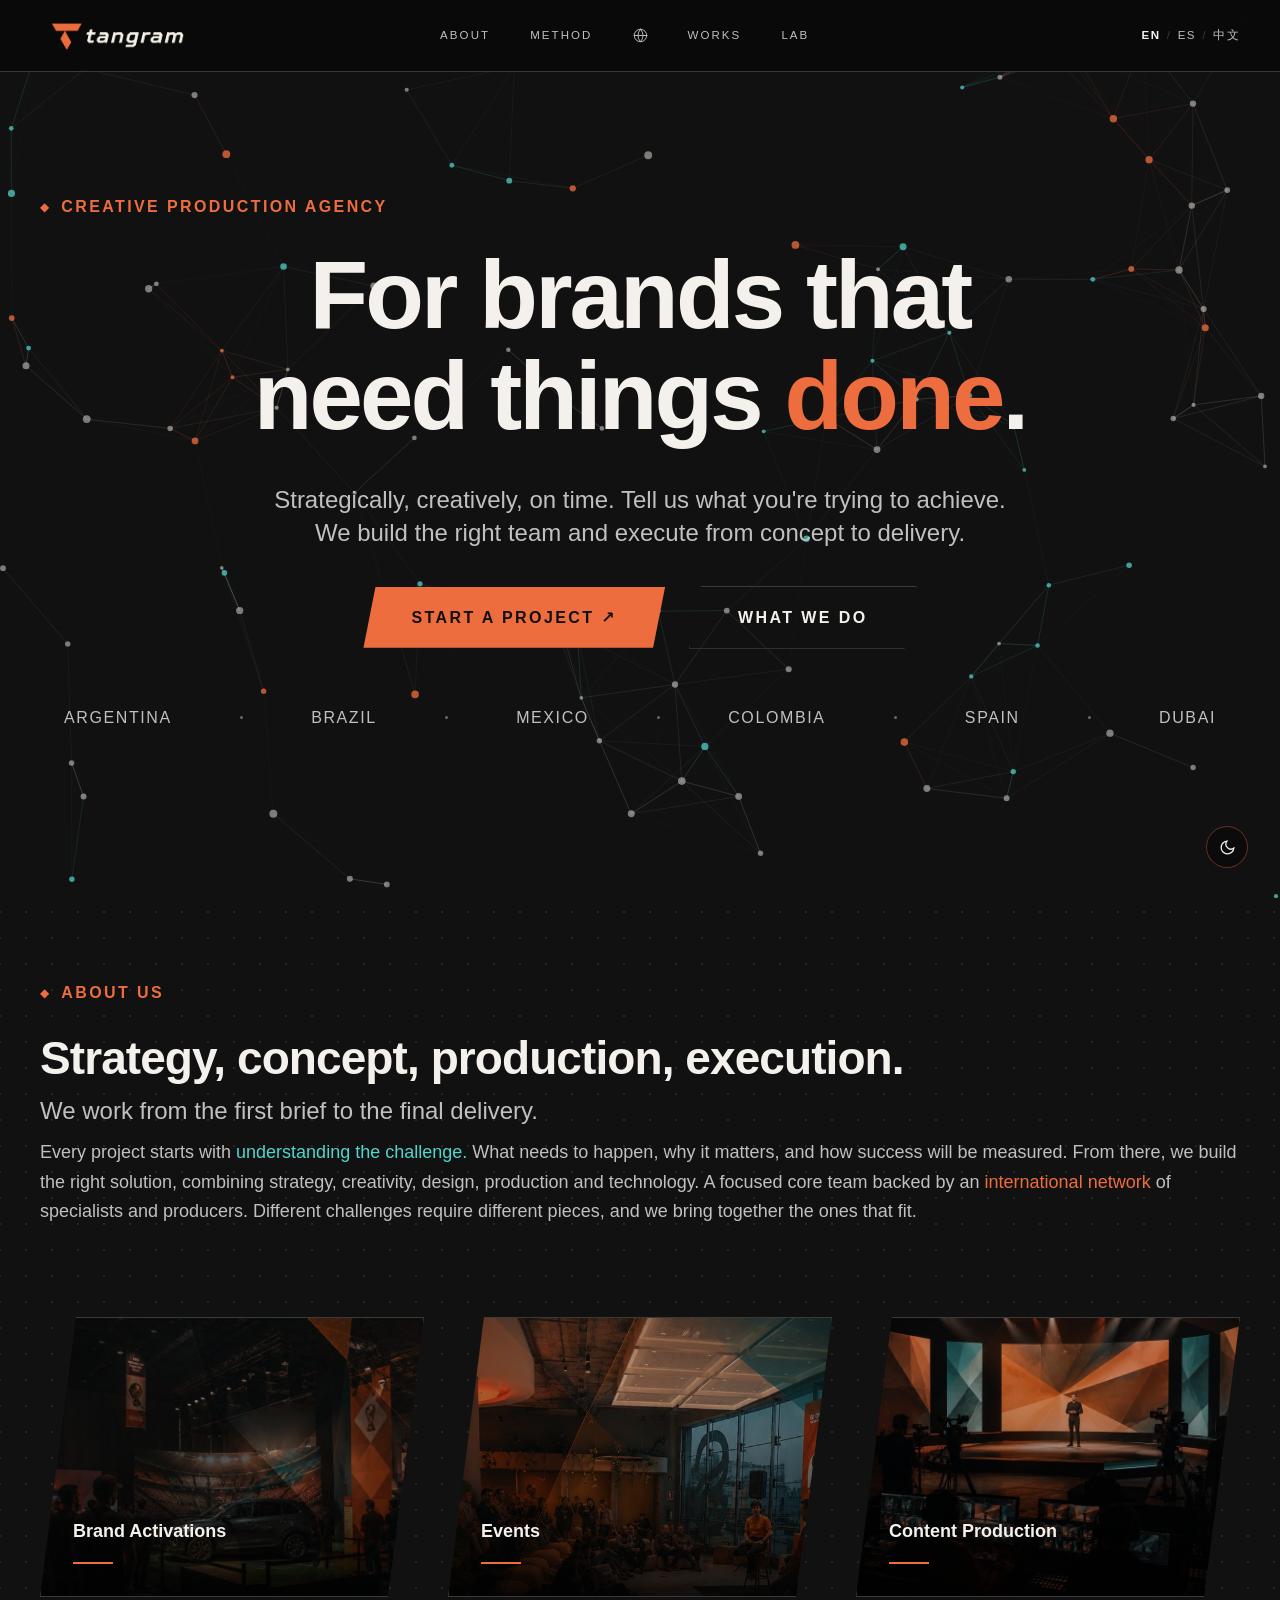
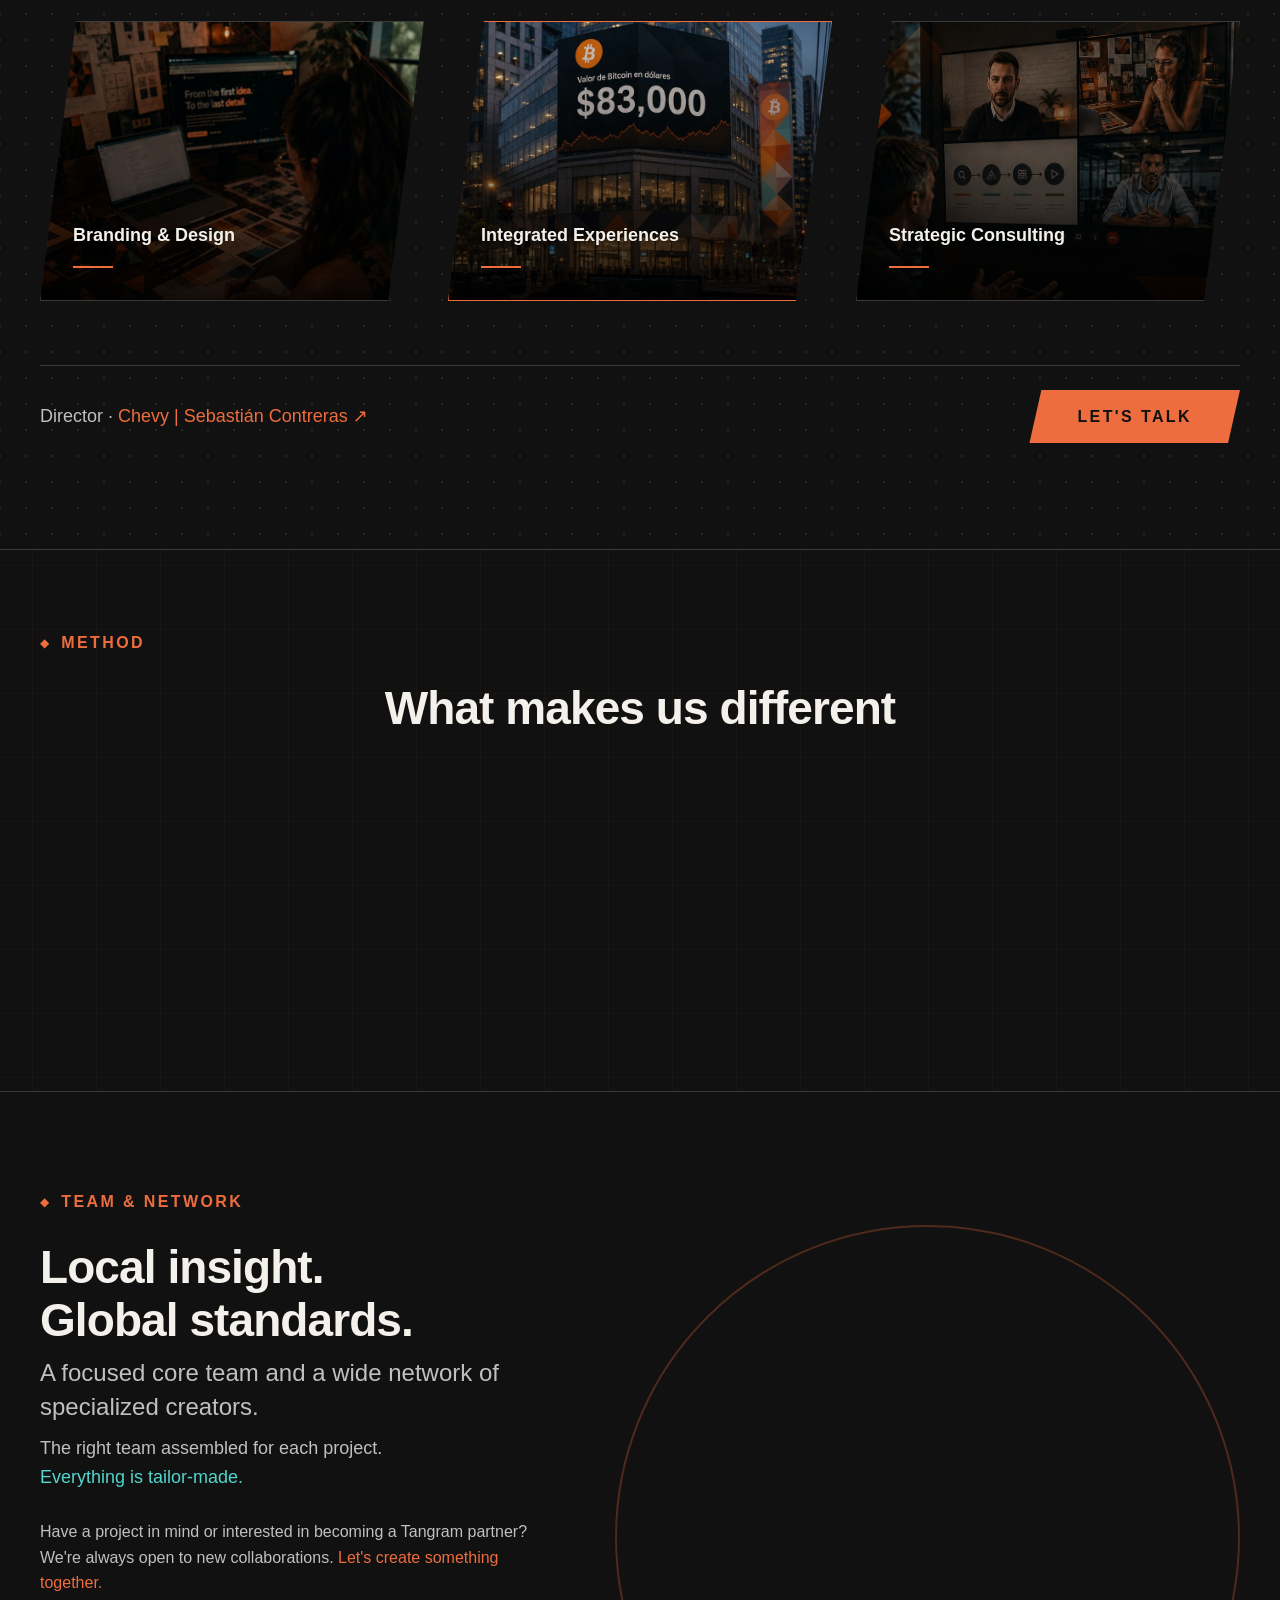
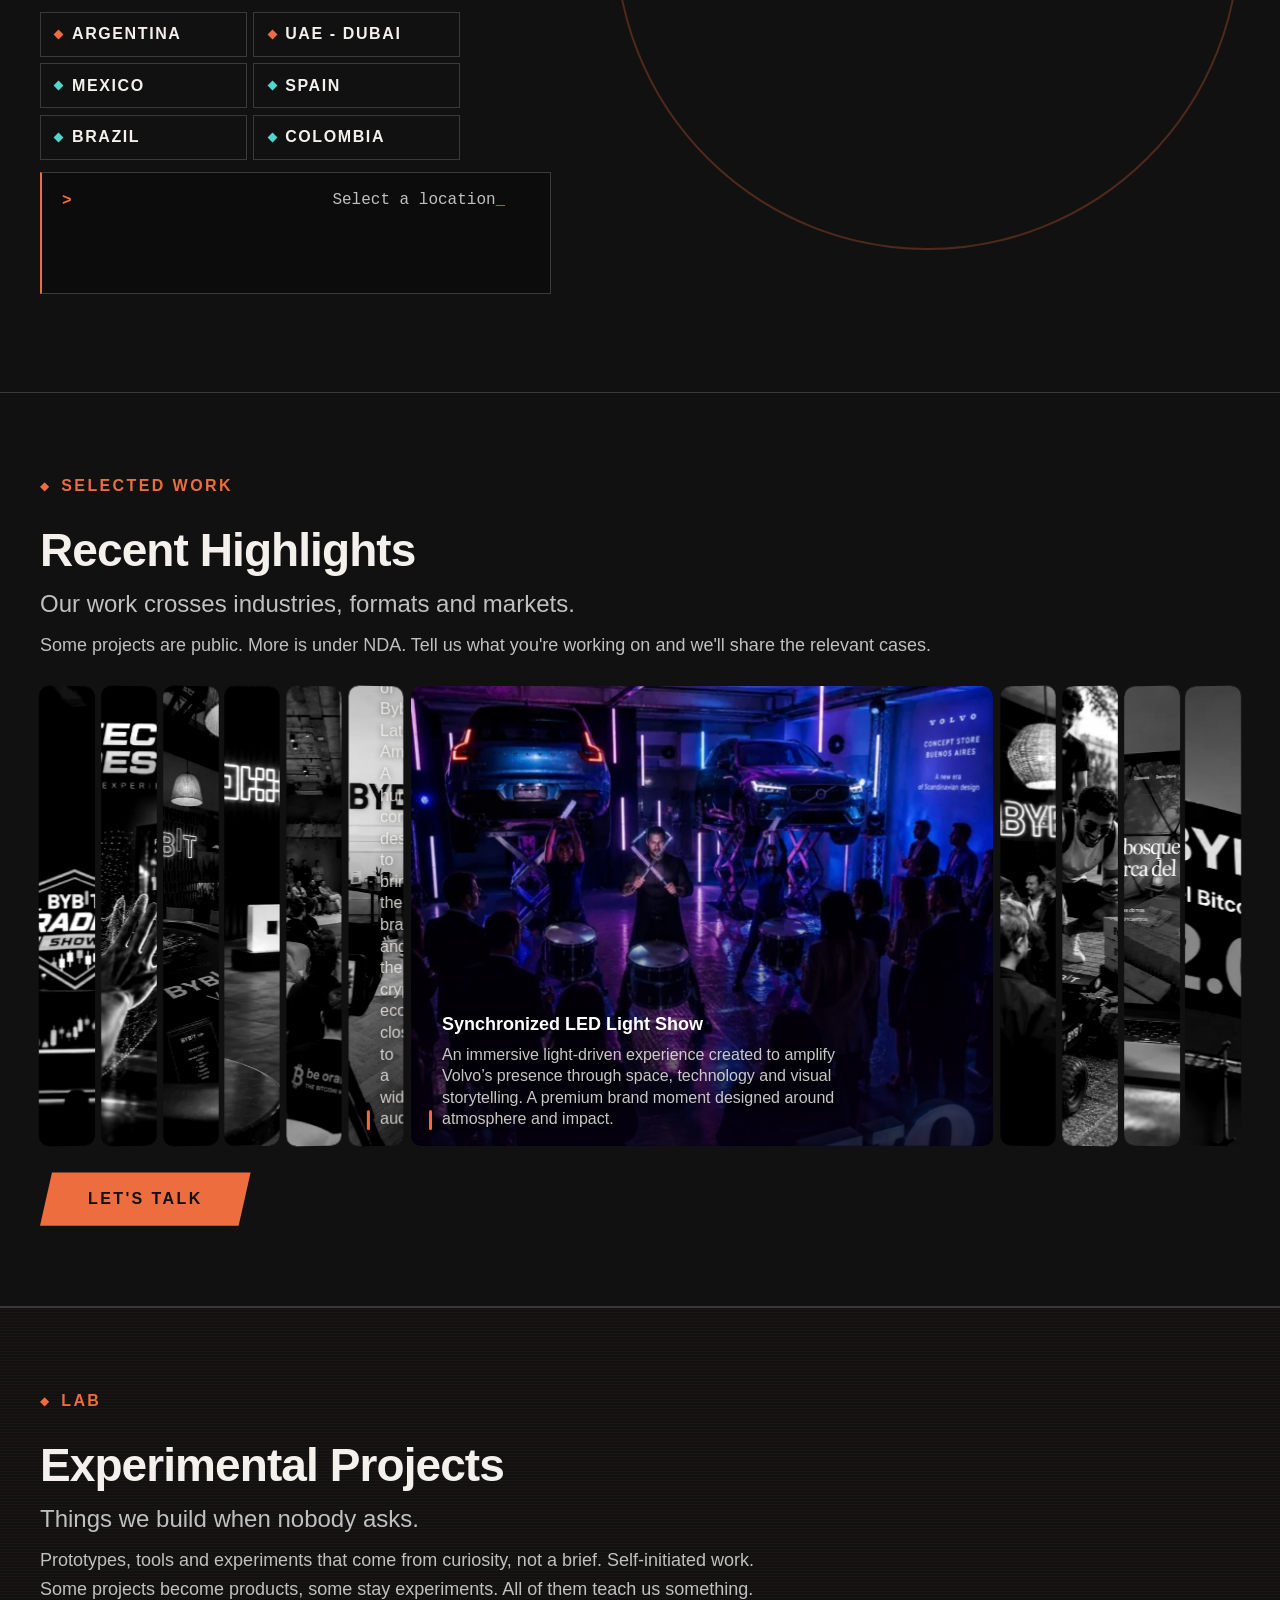
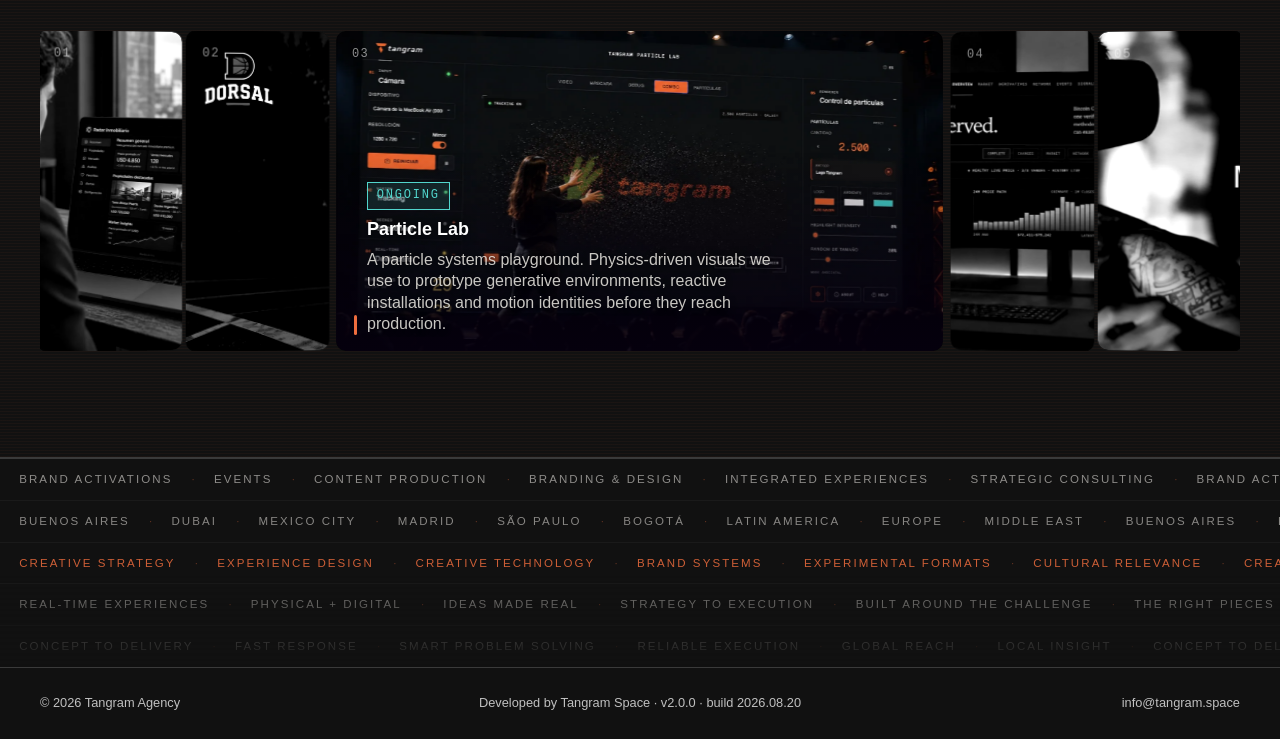
==== commit b74470aa: "Update tangram.space: Bybit Trading Show pages, SEO and analytics - Event page (/tradingshow/, ES+EN" ====
--- a/index.html
+++ b/index.html
@@ -4,20 +4,21 @@
 <head>
     <meta charset="UTF-8">
     <meta name="viewport" content="width=device-width, initial-scale=1.0">
-    <title>Tangram | Creative Production Agency — Dubai</title>
-    <meta name="description" content="Tangram is a creative production agency based in Dubai, operating across Latin America, Europe and the Middle East — brand activations, events and content.">
+    <meta name="msvalidate.01" content="CB14C11DB377806A4CAC6EA4FDB294F5">
+    <title>Tangram | Creative Production Agency in Latin America</title>
+    <meta name="description" content="Creative production agency based in Latin America, with operations in Europe and Dubai: brand activations, events and content.">
     <meta property="og:type" content="website">
     <meta property="og:site_name" content="Tangram">
     <meta property="og:locale" content="en_US">
     <meta property="og:url" content="http://staging-tangram-space.s3-website.us-east-2.amazonaws.com/">
-    <meta property="og:title" content="Tangram | Creative Production Agency — Dubai">
-    <meta property="og:description" content="Tangram is a creative production agency based in Dubai, operating across Latin America, Europe and the Middle East — brand activations, events and content.">
+    <meta property="og:title" content="Tangram | Creative Production Agency in Latin America">
+    <meta property="og:description" content="Creative production agency based in Latin America, with operations in Europe and Dubai: brand activations, events and content.">
     <meta property="og:image" content="http://staging-tangram-space.s3-website.us-east-2.amazonaws.com/assets/images/og-cover.jpg">
     <meta property="og:image:width" content="1200">
     <meta property="og:image:height" content="630">
     <meta name="twitter:card" content="summary_large_image">
-    <meta name="twitter:title" content="Tangram | Creative Production Agency — Dubai">
-    <meta name="twitter:description" content="Tangram is a creative production agency based in Dubai, operating across Latin America, Europe and the Middle East — brand activations, events and content.">
+    <meta name="twitter:title" content="Tangram | Creative Production Agency in Latin America">
+    <meta name="twitter:description" content="Creative production agency based in Latin America, with operations in Europe and Dubai: brand activations, events and content.">
     <meta name="twitter:image" content="http://staging-tangram-space.s3-website.us-east-2.amazonaws.com/assets/images/og-cover.jpg">
     <link rel="preload" href="fonts/TTOctosquares-DemiBold.woff2" as="font" type="font/woff2" crossorigin>
     <link rel="stylesheet" href="css/styles.css">
@@ -36,13 +37,164 @@
     <script type="application/ld+json">
 {
     "@context": "https://schema.org",
-    "@type": "Organization",
-    "name": "Tangram",
-    "url": "http://staging-tangram-space.s3-website.us-east-2.amazonaws.com/",
-    "logo": "http://staging-tangram-space.s3-website.us-east-2.amazonaws.com/assets/images/logo.png",
-    "email": "info@tangram.space",
-    "sameAs": [
-        "https://www.linkedin.com/company/tangram-marketing-agency"
+    "@graph": [
+        {
+            "@type": "Organization",
+            "@id": "http://staging-tangram-space.s3-website.us-east-2.amazonaws.com/#organization",
+            "name": "Tangram",
+            "url": "http://staging-tangram-space.s3-website.us-east-2.amazonaws.com/",
+            "logo": "http://staging-tangram-space.s3-website.us-east-2.amazonaws.com/assets/images/logo.png",
+            "alternateName": [
+                "Tangram Space",
+                "Tangram Agency"
+            ],
+            "description": "Tangram is a creative production agency based in Latin America, with operations in Europe and Dubai: brand activations, events and content production.",
+            "areaServed": [
+                "Latin America",
+                "Europe",
+                "Middle East"
+            ],
+            "knowsAbout": [
+                "Brand activations",
+                "Events",
+                "Content production",
+                "Branding and design",
+                "Integrated experiences",
+                "Strategic consulting"
+            ],
+            "knowsLanguage": [
+                "en",
+                "es",
+                "zh"
+            ],
+            "email": "info@tangram.space",
+            "contactPoint": [
+                {
+                    "@type": "ContactPoint",
+                    "contactType": "sales",
+                    "email": "info@tangram.space",
+                    "availableLanguage": [
+                        "en",
+                        "es",
+                        "zh"
+                    ]
+                },
+                {
+                    "@type": "ContactPoint",
+                    "contactType": "partnerships",
+                    "email": "info@tangram.space",
+                    "availableLanguage": [
+                        "en",
+                        "es",
+                        "zh"
+                    ]
+                }
+            ],
+            "sameAs": [
+                "https://www.linkedin.com/company/tangram-marketing-agency"
+            ],
+            "location": [
+                {
+                    "@type": "Place",
+                    "name": "Argentina",
+                    "description": "Large-scale projects. Brand activations, mappings, virtual production, creative direction and full project management.",
+                    "address": {
+                        "@type": "PostalAddress",
+                        "addressCountry": "AR"
+                    },
+                    "additionalProperty": {
+                        "@type": "PropertyValue",
+                        "name": "Role",
+                        "value": "Headquarters"
+                    }
+                },
+                {
+                    "@type": "Place",
+                    "name": "UAE - Dubai",
+                    "description": "Lights, mapping, shows and events. Partner studio: Cocolife. Creative studio for disruptive art, entertainment and visual design.",
+                    "address": {
+                        "@type": "PostalAddress",
+                        "addressCountry": "AE",
+                        "addressLocality": "Dubai"
+                    },
+                    "additionalProperty": {
+                        "@type": "PropertyValue",
+                        "name": "Role",
+                        "value": "Headquarters"
+                    }
+                },
+                {
+                    "@type": "Place",
+                    "name": "Mexico",
+                    "description": "100% turnkey production. Full local execution from concept to delivery.",
+                    "address": {
+                        "@type": "PostalAddress",
+                        "addressCountry": "MX"
+                    },
+                    "additionalProperty": {
+                        "@type": "PropertyValue",
+                        "name": "Role",
+                        "value": "Partner"
+                    }
+                },
+                {
+                    "@type": "Place",
+                    "name": "Spain",
+                    "description": "Large-scale experiences and premium merchandise production.",
+                    "address": {
+                        "@type": "PostalAddress",
+                        "addressCountry": "ES"
+                    },
+                    "additionalProperty": {
+                        "@type": "PropertyValue",
+                        "name": "Role",
+                        "value": "Partner"
+                    }
+                },
+                {
+                    "@type": "Place",
+                    "name": "Brazil",
+                    "description": "Local producers and suppliers for competitive costs and reliable execution.",
+                    "address": {
+                        "@type": "PostalAddress",
+                        "addressCountry": "BR"
+                    },
+                    "additionalProperty": {
+                        "@type": "PropertyValue",
+                        "name": "Role",
+                        "value": "Local Producer"
+                    }
+                },
+                {
+                    "@type": "Place",
+                    "name": "Colombia",
+                    "description": "Local producers and suppliers for competitive costs and reliable execution.",
+                    "address": {
+                        "@type": "PostalAddress",
+                        "addressCountry": "CO"
+                    },
+                    "additionalProperty": {
+                        "@type": "PropertyValue",
+                        "name": "Role",
+                        "value": "Local Producer"
+                    }
+                }
+            ]
+        },
+        {
+            "@type": "WebSite",
+            "@id": "http://staging-tangram-space.s3-website.us-east-2.amazonaws.com/#website",
+            "url": "http://staging-tangram-space.s3-website.us-east-2.amazonaws.com/",
+            "name": "Tangram",
+            "inLanguage": [
+                "en",
+                "es",
+                "zh"
+            ],
+            "publisher": {
+                "@id": "http://staging-tangram-space.s3-website.us-east-2.amazonaws.com/#organization"
+            }
+        }
     ]
 }
     </script>
@@ -199,6 +351,7 @@
                         <h2 class="section-title">Local insight.<br>Global standards.</h2>
                         <p class="section-lead">A focused core team and a wide network of specialized creators.</p>
                         <p class="body">The right team assembled for each project.<br><span class="text-teal">Everything is tailor-made.</span></p>
+                        <p class="dir-modal-sub">Have a project in mind or interested in becoming a Tangram partner? We're always open to new collaborations. <a href="#contact" class="text-orange" data-open-contact>Let's create something together.</a></p>
                         <div class="city-cards">
                             <button type="button" class="city-card" data-city="baires" data-type="hq" data-role="Headquarters" data-text="Large-scale projects. Brand activations, mappings, virtual production, creative direction and full project management.">
                                 <span class="city-dot"></span><span class="city-card-name team-location-label">Argentina</span>
@@ -241,37 +394,49 @@
                     <p class="section-lead">Our work crosses industries, formats and markets.</p>
                     <p class="body">Some projects are public. More is under NDA. Tell us what you're working on and we'll share the relevant cases.</p>
                     <div class="ag-gallery" role="region" aria-label="Selected work gallery">
-                        <div class="ag-panel" role="button" tabindex="0" aria-label="Real-Time Technology Development">
-                            <span class="ag-frame"><span class="ag-media"><picture><source srcset="/assets/images/cases/bybit-billboard.webp" type="image/webp"><img src="/assets/images/cases/bybit-billboard.jpg" alt="Bitcoin price billboard OOH campaign in Buenos Aires for Bybit" width="600" height="800" loading="lazy" decoding="async"></picture></span><span class="ag-overlay" aria-hidden="true"></span></span>
-                            <span class="lab-panel-info" aria-hidden="true"><span class="ag-bar"></span><span class="lab-panel-body"><span class="lab-panel-name">Real-Time Technology Development</span><span class="lab-panel-desc">A real-time OOH experience bringing Bitcoin&rsquo;s live price into the streets of Buenos Aires. Turning financial data into a visible, urban-scale brand experience.</span></span></span>
-                        </div>
+                        <a class="ag-panel" tabindex="0" aria-label="Bybit Trading Show · Buenos Aires" href="/tradingshow/en/">
+                            <span class="ag-frame"><span class="ag-media"><picture><source srcset="/assets/images/cases/bybit-trading-show.webp" type="image/webp"><img src="/assets/images/cases/bybit-trading-show.jpg" alt="Bybit Trading Show stage, a Bybit event in Buenos Aires: LED screens showing the four teams and the event shield" width="1400" height="788" loading="lazy" decoding="async"></picture></span><span class="ag-overlay" aria-hidden="true"></span></span>
+                            <span class="lab-panel-info" aria-hidden="true"><span class="ag-bar"></span><span class="lab-panel-body"><span class="lab-panel-name">Bybit Trading Show · Buenos Aires</span><span class="lab-panel-desc">A live trading championship for the crypto community: NFC wristbands, simulated trading on LED screens and an 8-finalist stage final. See the photo gallery &#8599;</span></span></span>
+                        </a>
+                        <div class="ag-panel" role="button" tabindex="0" aria-label="Perfect Trades">
+                            <span class="ag-frame"><span class="ag-media"><picture><source srcset="/assets/images/cases/perfect-trades.webp" type="image/webp"><img src="/assets/images/cases/perfect-trades.jpg" alt="Perfect Trades motion-controlled trading game: a player&rsquo;s hand interacting with a Long/Short trading screen" width="1200" height="1200" loading="lazy" decoding="async"></picture></span><span class="ag-overlay" aria-hidden="true"></span></span>
+                            <span class="lab-panel-info" aria-hidden="true"><span class="ag-bar"></span><span class="lab-panel-body"><span class="lab-panel-name">Perfect Trades</span><span class="lab-panel-desc">An interactive, motion-controlled trading game where players predict market movements, earn points, and discover the real historical events behind each trade.</span></span></span>
+                        </div>
+                        <div class="ag-panel" role="button" tabindex="0" aria-label="Themed VIP Event · Mexico">
+                            <span class="ag-frame"><span class="ag-media"><picture><source srcset="/assets/images/cases/bybit-poker.webp" type="image/webp"><img src="/assets/images/cases/bybit-poker.jpg" alt="Bybit VIP poker night in Mexico: themed brand activation and event for the Bybit community" width="600" height="800" loading="lazy" decoding="async"></picture></span><span class="ag-overlay" aria-hidden="true"></span></span>
+                            <span class="lab-panel-info" aria-hidden="true"><span class="ag-bar"></span><span class="lab-panel-body"><span class="lab-panel-name">Themed VIP Event · Mexico</span><span class="lab-panel-desc">An exclusive poker night designed for Bybit&rsquo;s VIP community in Mexico. Custom branding, hospitality and entertainment brought together in a premium experience.</span></span></span>
+                        </div>
+                        <div class="ag-panel" role="button" tabindex="0" aria-label="Corporate Event Branding">
+                            <span class="ag-frame"><span class="ag-media"><picture><source srcset="/assets/images/cases/okx-branding-event.webp" type="image/webp"><img src="/assets/images/cases/okx-branding-event.jpg" alt="OKX branded event setup: step-and-repeat wall, illuminated OKX letters, branded menu, coasters and napkins on a terrace at dusk" width="1400" height="779" loading="lazy" decoding="async"></picture></span><span class="ag-overlay" aria-hidden="true"></span></span>
+                            <span class="lab-panel-info" aria-hidden="true"><span class="ag-bar"></span><span class="lab-panel-body"><span class="lab-panel-name">Corporate Event Branding</span><span class="lab-panel-desc">A tailored branding proposal designed to make the OKX identity stand out at the event, balancing visual impact, material quality and the client&rsquo;s budget.</span></span></span>
+                        </div>
+                        <div class="ag-panel" role="button" tabindex="0" aria-label="Bitcoin Conference · Be Orange Uruguay">
+                            <span class="ag-frame"><span class="ag-media"><picture><source srcset="/assets/images/cases/be-orange.webp" type="image/webp"><img src="/assets/images/cases/be-orange.jpg" alt="Be Orange Bitcoin and Web3 conference production" width="546" height="800" loading="lazy" decoding="async"></picture></span><span class="ag-overlay" aria-hidden="true"></span></span>
+                            <span class="lab-panel-info" aria-hidden="true"><span class="ag-bar"></span><span class="lab-panel-body"><span class="lab-panel-name">Bitcoin Conference · Be Orange Uruguay</span><span class="lab-panel-desc">A platform connecting leaders, brands and communities across the Bitcoin and Web3 ecosystem. Strategy, experiences and communication designed to help build a stronger regional community.</span></span></span>
+                        </div>
+                        <a class="ag-panel" tabindex="0" aria-label="Media Entertainment · Enterview" href="https://www.instagram.com/reels/DTsj3qkkcLk/" target="_blank" rel="noopener">
+                            <span class="ag-frame"><span class="ag-media"><picture><source srcset="/assets/images/cases/bybit-enterview.webp" type="image/webp"><img src="/assets/images/cases/bybit-enterview.jpg" alt="Interview content with journalist Mariana Brey and Patricio Mesri, CEO of Bybit Latin America" width="600" height="800" loading="lazy" decoding="async"></picture></span><span class="ag-overlay" aria-hidden="true"></span></span>
+                            <span class="lab-panel-info" aria-hidden="true"><span class="ag-bar"></span><span class="lab-panel-body"><span class="lab-panel-name">Media Entertainment · Enterview</span><span class="lab-panel-desc">An interview-led content piece with journalist Mariana Brey and Patricio Mesri, CEO of Bybit Latin America. A human conversation designed to bring the brand and the crypto ecosystem closer to a wider audience.</span></span></span>
+                        </a>
                         <div class="ag-panel" role="button" tabindex="0" aria-label="Synchronized LED Light Show">
                             <span class="ag-frame"><span class="ag-media"><picture><source srcset="/assets/images/cases/volvo.webp" type="image/webp"><img src="/assets/images/cases/volvo.jpg" alt="Volvo expo light show and brand experience" width="600" height="800" loading="lazy" decoding="async"></picture></span><span class="ag-overlay" aria-hidden="true"></span></span>
                             <span class="lab-panel-info" aria-hidden="true"><span class="ag-bar"></span><span class="lab-panel-body"><span class="lab-panel-name">Synchronized LED Light Show</span><span class="lab-panel-desc">An immersive light-driven experience created to amplify Volvo&rsquo;s presence through space, technology and visual storytelling. A premium brand moment designed around atmosphere and impact.</span></span></span>
                         </div>
-                        <div class="ag-panel" role="button" tabindex="0" aria-label="Themed VIP Event · Mexico">
-                            <span class="ag-frame"><span class="ag-media"><picture><source srcset="/assets/images/cases/bybit-poker.webp" type="image/webp"><img src="/assets/images/cases/bybit-poker.jpg" alt="Bybit VIP poker night brand activation in Mexico" width="600" height="800" loading="lazy" decoding="async"></picture></span><span class="ag-overlay" aria-hidden="true"></span></span>
-                            <span class="lab-panel-info" aria-hidden="true"><span class="ag-bar"></span><span class="lab-panel-body"><span class="lab-panel-name">Themed VIP Event · Mexico</span><span class="lab-panel-desc">An exclusive poker night designed for Bybit&rsquo;s VIP community in Mexico. Custom branding, hospitality and entertainment brought together in a premium experience.</span></span></span>
-                        </div>
-                        <div class="ag-panel" role="button" tabindex="0" aria-label="Bitcoin Conference · Be Orange Uruguay">
-                            <span class="ag-frame"><span class="ag-media"><picture><source srcset="/assets/images/cases/be-orange.webp" type="image/webp"><img src="/assets/images/cases/be-orange.jpg" alt="Be Orange Bitcoin and Web3 conference production" width="546" height="800" loading="lazy" decoding="async"></picture></span><span class="ag-overlay" aria-hidden="true"></span></span>
-                            <span class="lab-panel-info" aria-hidden="true"><span class="ag-bar"></span><span class="lab-panel-body"><span class="lab-panel-name">Bitcoin Conference · Be Orange Uruguay</span><span class="lab-panel-desc">A platform connecting leaders, brands and communities across the Bitcoin and Web3 ecosystem. Strategy, experiences and communication designed to help build a stronger regional community.</span></span></span>
-                        </div>
-                        <a class="ag-panel" tabindex="0" aria-label="Media Entertainment · Enterview" href="https://www.instagram.com/reels/DTsj3qkkcLk/" target="_blank" rel="noopener">
-                            <span class="ag-frame"><span class="ag-media"><picture><source srcset="/assets/images/cases/bybit-enterview.webp" type="image/webp"><img src="/assets/images/cases/bybit-enterview.jpg" alt="Bybit Patricio Mesri interview content production" width="600" height="800" loading="lazy" decoding="async"></picture></span><span class="ag-overlay" aria-hidden="true"></span></span>
-                            <span class="lab-panel-info" aria-hidden="true"><span class="ag-bar"></span><span class="lab-panel-body"><span class="lab-panel-name">Media Entertainment · Enterview</span><span class="lab-panel-desc">An interview-led content piece featuring Patricio Mesri, CEO of Bybit Latin America. A human conversation designed to bring the brand, its vision and the crypto ecosystem closer to a wider audience.</span></span></span>
-                        </a>
-                        <div class="ag-panel" role="button" tabindex="0" aria-label="Bitcoin Observatory">
-                            <span class="ag-frame"><span class="ag-media"><picture><source srcset="/assets/images/lab/bitcoin-observatory.webp" type="image/webp"><img src="/assets/images/lab/bitcoin-observatory.jpg" alt="Bitcoin Observatory" width="1774" height="887" loading="lazy" decoding="async"></picture></span><span class="ag-overlay" aria-hidden="true"></span></span>
-                            <span class="lab-panel-info" aria-hidden="true"><span class="ag-bar"></span><span class="lab-panel-body"><span class="lab-panel-name">Bitcoin Observatory</span><span class="lab-panel-desc">A real-time, open data tool for reading Bitcoin&rsquo;s market, network and on-chain signals.</span></span></span>
-                        </div>
                         <div class="ag-panel" role="button" tabindex="0" aria-label="Card & Pay Launch · Brazil & Mexico">
-                            <span class="ag-frame"><span class="ag-media"><picture><source srcset="/assets/images/cases/bybit-card.webp" type="image/webp"><img src="/assets/images/cases/bybit-card.jpg" alt="Bybit Card and Pay launch event in Mexico and Brazil" width="1086" height="1448" loading="lazy" decoding="async"></picture></span><span class="ag-overlay" aria-hidden="true"></span></span>
+                            <span class="ag-frame"><span class="ag-media"><picture><source srcset="/assets/images/cases/bybit-card.webp" type="image/webp"><img src="/assets/images/cases/bybit-card.jpg" alt="Bybit Card launch event in Mexico: attendees signing the BYBIT CARD brand wall next to the neon Bybit sign" width="1400" height="933" loading="lazy" decoding="async"></picture></span><span class="ag-overlay" aria-hidden="true"></span></span>
                             <span class="lab-panel-info" aria-hidden="true"><span class="ag-bar"></span><span class="lab-panel-body"><span class="lab-panel-name">Card & Pay Launch · Brazil & Mexico</span><span class="lab-panel-desc">Launch experiences created for Bybit Card and Pay across Mexico and Brazil. From spatial design to production, we turned product launches into premium branded experiences.</span></span></span>
                         </div>
                         <div class="ag-panel" role="button" tabindex="0" aria-label="Street Brand Activation">
-                            <span class="ag-frame"><span class="ag-media"><picture><source srcset="/assets/images/cases/bybit-pizza-car.webp" type="image/webp"><img src="/assets/images/cases/bybit-pizza-car.jpg" alt="Bitcoin Pizza Day street brand activation" width="1086" height="1448" loading="lazy" decoding="async"></picture></span><span class="ag-overlay" aria-hidden="true"></span></span>
+                            <span class="ag-frame"><span class="ag-media"><picture><source srcset="/assets/images/cases/bybit-pizza-car.webp" type="image/webp"><img src="/assets/images/cases/bybit-pizza-car.jpg" alt="Bybit Bitcoin Pizza Day street activation with a branded car" width="1086" height="1448" loading="lazy" decoding="async"></picture></span><span class="ag-overlay" aria-hidden="true"></span></span>
                             <span class="lab-panel-info" aria-hidden="true"><span class="ag-bar"></span><span class="lab-panel-body"><span class="lab-panel-name">Street Brand Activation</span><span class="lab-panel-desc">A street-driven content campaign celebrating one of Bitcoin&rsquo;s most iconic milestones. Creative production, storytelling and emerging tools brought together for a culturally relevant brand moment.</span></span></span>
+                        </div>
+                        <div class="ag-panel" role="button" tabindex="0" aria-label="La Templanza · Eco Glamping Website">
+                            <span class="ag-frame"><span class="ag-media"><picture><source srcset="/assets/images/cases/la-templanza.webp" type="image/webp"><img src="/assets/images/cases/la-templanza.jpg" alt="La Templanza eco glamping website shown on a laptop: hero with a geodesic dome interior and an ocean view" width="1200" height="900" loading="lazy" decoding="async"></picture></span><span class="ag-overlay" aria-hidden="true"></span></span>
+                            <span class="lab-panel-info" aria-hidden="true"><span class="ag-bar"></span><span class="lab-panel-body"><span class="lab-panel-name">La Templanza · Eco Glamping Website</span><span class="lab-panel-desc">A website designed for an eco-glamping retreat in Rocha, Uruguay. Featuring accommodation details, photo galleries, and an intuitive interface to explore the property and plan a stay.</span></span></span>
+                        </div>
+                        <div class="ag-panel" role="button" tabindex="0" aria-label="Real-Time Technology Development">
+                            <span class="ag-frame"><span class="ag-media"><picture><source srcset="/assets/images/cases/bybit-billboard.webp" type="image/webp"><img src="/assets/images/cases/bybit-billboard.jpg" alt="Bybit billboard at sunset showing the live Bitcoin price: OOH campaign in Buenos Aires" width="1672" height="941" loading="lazy" decoding="async"></picture></span><span class="ag-overlay" aria-hidden="true"></span></span>
+                            <span class="lab-panel-info" aria-hidden="true"><span class="ag-bar"></span><span class="lab-panel-body"><span class="lab-panel-name">Real-Time Technology Development</span><span class="lab-panel-desc">A real-time OOH experience bringing Bitcoin&rsquo;s live price into the streets of Buenos Aires. Turning financial data into a visible, urban-scale brand experience.</span></span></span>
                         </div>
                     </div>
                     <button class="btn-primary" id="open-contact-modal">Let's talk</button>
@@ -301,9 +466,21 @@
                             </span>
                         </span>
                     </article>
+                    <article class="ag-panel lab-panel" tabindex="0" aria-label="Dorsal · Basketball App">
+                        <span class="ag-frame"><span class="ag-media"><picture><source srcset="assets/images/lab/dorsal-app.webp" type="image/webp"><img src="assets/images/lab/dorsal-app.jpg" alt="Dorsal · Basketball App" width="1600" height="640" loading="lazy" decoding="async"></picture></span><span class="ag-overlay" aria-hidden="true"></span></span>
+                        <span class="lab-panel-idx" aria-hidden="true">02</span>
+                        <span class="lab-panel-info" aria-hidden="true">
+                            <span class="ag-bar"></span>
+                            <span class="lab-panel-body">
+                                <span class="lab-status" data-status="IN_DEVELOPMENT">In development</span>
+                                <span class="lab-panel-name">Dorsal · Basketball App</span>
+                                <span class="lab-panel-desc">A digital experience designed to bring young basketball players closer to their game. Combining performance statistics, personal milestones, and season tracking into one platform that turns data into a player&rsquo;s story.</span>
+                            </span>
+                        </span>
+                    </article>
                     <article class="ag-panel lab-panel" tabindex="0" aria-label="Particle Lab">
                         <span class="ag-frame"><span class="ag-media"><picture><source srcset="assets/images/lab/particle-lab.webp" type="image/webp"><img src="assets/images/lab/particle-lab.jpg" alt="Particle Lab" width="1774" height="887" loading="lazy" decoding="async"></picture></span><span class="ag-overlay" aria-hidden="true"></span></span>
-                        <span class="lab-panel-idx" aria-hidden="true">02</span>
+                        <span class="lab-panel-idx" aria-hidden="true">03</span>
                         <span class="lab-panel-info" aria-hidden="true">
                             <span class="ag-bar"></span>
                             <span class="lab-panel-body">
@@ -313,9 +490,21 @@
                             </span>
                         </span>
                     </article>
+                    <article class="ag-panel lab-panel" tabindex="0" aria-label="Bitcoin Observatory">
+                        <span class="ag-frame"><span class="ag-media"><picture><source srcset="/assets/images/lab/bitcoin-observatory.webp" type="image/webp"><img src="/assets/images/lab/bitcoin-observatory.jpg" alt="Bitcoin Observatory" width="1774" height="887" loading="lazy" decoding="async"></picture></span><span class="ag-overlay" aria-hidden="true"></span></span>
+                        <span class="lab-panel-idx" aria-hidden="true">04</span>
+                        <span class="lab-panel-info" aria-hidden="true">
+                            <span class="ag-bar"></span>
+                            <span class="lab-panel-body">
+                                <span class="lab-status" data-status="ONGOING">Ongoing</span>
+                                <span class="lab-panel-name">Bitcoin Observatory</span>
+                                <span class="lab-panel-desc">A real-time, open data tool for reading Bitcoin&rsquo;s market, network and on-chain signals.</span>
+                            </span>
+                        </span>
+                    </article>
                     <a class="ag-panel lab-panel" tabindex="0" aria-label="Martin Coggi VR Experience" href="https://youtu.be/PFShiJk9crU" target="_blank" rel="noopener">
                         <span class="ag-frame"><span class="ag-media"><picture><source srcset="assets/images/lab/martin-coggi-vr.webp" type="image/webp"><img src="assets/images/lab/martin-coggi-vr.jpg" alt="Martin Coggi VR Experience" width="1774" height="887" loading="lazy" decoding="async"></picture></span><span class="ag-overlay" aria-hidden="true"></span></span>
-                        <span class="lab-panel-idx" aria-hidden="true">03</span>
+                        <span class="lab-panel-idx" aria-hidden="true">05</span>
                         <span class="lab-panel-info" aria-hidden="true">
                             <span class="ag-bar"></span>
                             <span class="lab-panel-body">
@@ -393,7 +582,7 @@
     <footer class="site-footer">
         <div class="container site-footer-inner">
             <div class="copyright">&copy; <span id="yr"></span> Tangram Agency</div>
-            <div class="footer-meta">Developed by <a href="index.html" class="footer-dev-link">Tangram Space</a> · <span class="footer-version">v2.0.0 · build 2026.08.20</span></div>
+            <div class="footer-meta">Developed by <a href="/" class="footer-dev-link">Tangram Space</a> · <span class="footer-version">v2.0.0 · build 2026.08.20</span></div>
             <div class="footer-links">
                 <button type="button" class="footer-mail" id="footer-mail">info@tangram.space</button>
             </div>
--- a/css/styles.css
+++ b/css/styles.css
@@ -726,17 +726,82 @@
    simulated against the real object-fit:cover math per source image,
    not eyeballed on the live page. Filename-keyed so it applies
    identically across en/es/zh without per-language markup. Bitcoin
-   Conference and Card & Pay Launch center-crop correctly and are left
-   alone. */
+   Conference center-crops correctly and is left alone. */
 .ag-media img[src*="volvo.jpg"]            { object-position: 50% 35%; } /* keeps the full drummer trio's faces; default center cut the lead drummer through the eyes */
 .ag-media img[src*="bybit-poker.jpg"]      { object-position: 50% 35%; } /* keeps the BYBIT neon sign; default center showed only chairs, no branding */
 .ag-media img[src*="bybit-enterview.jpg"]  { object-position: 50% 30%; } /* keeps both faces; default center cropped both heads off at the neck */
 .ag-media img[src*="bybit-pizza-car.jpg"]  { object-position: 50% 82%; } /* brings the Bybit car fully into frame, higher up in the shot */
-/* Default center-crop showed too much sky above the billboards, with
-   the sharper, more legible sign sitting off to the right. Scaled up
-   20% and re-anchored toward that sign so the extra zoom crops away
-   sky/edges instead of the subject. */
-.ag-media img[src*="bybit-billboard.jpg"]  { transform: scale(1.2); transform-origin: 66% 60%; }
+/* Photo is landscape (1672×941, sunset shot) but the panel crops to a
+   narrow-tall strip, so default center-crop was mostly empty sky and
+   missed the sign. Anchored right toward the BYBIT wordmark/price. */
+.ag-media img[src*="bybit-billboard.jpg"]  { object-position: 63% 48%; }
+/* Card & Pay Launch is a 3:2 split collage (bright signed BYBIT wall left,
+   dark neon sign + crowd right). Row layout: collapsed strips crop by
+   width, so x picks the neon sign; the open panel frames both halves.
+   Vertical accordion: the caption sits on the bright wall, so the open
+   panel is dimmed and framed on the sign, closed bands keep the wall
+   logo, and phones (open panel crops by height) show the dark right
+   half. Eases with the panel's own grow. */
+.ag-media img[src*="bybit-card.jpg"] {
+    object-position: 60% 50%;
+    transition: object-position 0.6s cubic-bezier(0.16,1,0.3,1), filter 0.6s ease;
+}
+.ag-panel--active .ag-media img[src*="bybit-card.jpg"] { object-position: 10% 50%; }
+@media (max-width: 1100px) {
+    .ag-media img[src*="bybit-card.jpg"] { object-position: 50% 35%; }
+    .ag-panel--active .ag-media img[src*="bybit-card.jpg"] { object-position: 50% 20%; filter: brightness(0.6); }
+}
+@media (max-width: 520px) {
+    .ag-panel--active .ag-media img[src*="bybit-card.jpg"] { object-position: 100% 20%; }
+}
+/* Perfect Trades is a square cover (wordmark top-left, hand mid-left).
+   Row layout: collapsed strips crop by width, so x picks the hand; the
+   wide active panel crops by height, so y keeps the wordmark in frame.
+   Vertical accordion: the panel is a short, wide band, so tablets frame
+   the wordmark above the caption and phones (caption fills the panel)
+   frame the hand and screen once the panel is open; closed bands keep
+   the wordmark. Eases with the panel's own grow. */
+.ag-media img[src*="perfect-trades.jpg"] {
+    object-position: 34% 20%;
+    transition: object-position 0.6s cubic-bezier(0.16,1,0.3,1);
+}
+@media (max-width: 1100px) {
+    .ag-media img[src*="perfect-trades.jpg"] { object-position: 50% 10%; }
+}
+@media (max-width: 520px) {
+    .ag-panel--active .ag-media img[src*="perfect-trades.jpg"] { object-position: 50% 100%; }
+}
+/* La Templanza is a 4:3 laptop mockup (screen center-right). Row layout:
+   collapsed strips crop by width, so x picks the screen. Vertical
+   accordion: the panel is a short, wide band, so y frames the hero
+   headline above the caption. */
+.ag-media img[src*="la-templanza.jpg"] { object-position: 63% 50%; }
+@media (max-width: 1100px) {
+    .ag-media img[src*="la-templanza.jpg"] { object-position: 50% 45%; }
+}
+/* Light cover under a caption that fills the whole phone panel: dim it so
+   the white text keeps its contrast. */
+@media (max-width: 520px) {
+    .ag-media img[src*="la-templanza.jpg"] { filter: brightness(0.6); }
+}
+/* Corporate Event Branding is a dark 1.8:1 terrace scene (backdrop wall
+   left, neon OKX sign and lit letters right). Row layout: collapsed
+   strips crop by width, so x picks the neon sign; the open panel frames
+   wall, sign and letters together. Vertical accordion: y keeps the sign
+   and wall in the band, and phones (open panel crops by height) slide
+   right to the sign and letters. Eases with the panel's own grow. */
+.ag-media img[src*="okx-branding-event.jpg"] {
+    object-position: 65% 50%;
+    transition: object-position 0.6s cubic-bezier(0.16,1,0.3,1);
+}
+.ag-panel--active .ag-media img[src*="okx-branding-event.jpg"] { object-position: 45% 50%; }
+@media (max-width: 1100px) {
+    .ag-media img[src*="okx-branding-event.jpg"],
+    .ag-panel--active .ag-media img[src*="okx-branding-event.jpg"] { object-position: 50% 20%; }
+}
+@media (max-width: 520px) {
+    .ag-panel--active .ag-media img[src*="okx-branding-event.jpg"] { object-position: 60% 20%; }
+}
 
 .ag-overlay {
     position: absolute;
@@ -773,26 +838,27 @@
     .ag-panel { transform: none !important; min-height: 48px; }
 }
 
-/* Selected Work has 8 panels vs. Lab's 3. main.js splits gallery width
-   0.52 / (0.48 ÷ 7 rest) between the active panel and each inactive
-   sliver — at 8 panels that's ~6% of the gallery per inactive panel,
+/* Selected Work has 11 panels vs. Lab's 5. main.js splits gallery width
+   0.52 / (0.48 ÷ 10 rest) between the active panel and each inactive
+   sliver — at 11 panels that's ~5% of the gallery per inactive panel,
    which drops under a 44px touch target well before 520px (measured:
-   ~646px, using the row's real gutter/gap). Lab's 3-panel math (~24%
-   per inactive panel) never has this problem, so it keeps the 520px
-   cutover above and doesn't need this override.
-   Height budget: 7 collapsed panels pin to their 48px min-height floor
-   (336px) + 7×8px gaps (56px) = 392px fixed before the active panel
+   40px at a 900px viewport with 10 panels; with 11 the same math puts
+   the crossover near ~1070px, using the row's real gutter/gap; 1100px
+   keeps a margin). Lab's 5-panel math (~12% per inactive panel) never
+   has this problem, so it keeps the 520px cutover above and doesn't
+   need this override.
+   Height budget: 10 collapsed panels pin to their 48px min-height floor
+   (480px) + 10×8px gaps (80px) = 560px fixed before the active panel
    sees a single pixel — at the old 480px total that left only ~88px
    for the active panel, not enough to render title + description
    without clipping (confirmed live: measured 88px rendered height).
-   600px gives the active panel ~208px, enough for a 1-line title plus
-   a 3-line description with margin. Lab's own height (320px @ ≥521px,
-   480px below it) is untouched — its 3-panel math never hits this
-   floor. */
-@media (max-width: 660px) {
+   816px gives the active panel ~256px, enough for a 2-line title plus
+   a 6-line description (the longest, La Templanza) with margin. Lab
+   sizes its own phone height next to .lab-gallery. */
+@media (max-width: 1100px) {
     .portfolio .ag-gallery {
         flex-direction: column;
-        height: 600px;
+        height: 816px;
         perspective: none;
     }
     .portfolio .ag-panel { transform: none !important; min-height: 48px; }
@@ -1560,7 +1626,7 @@
 }
 .lab .container { position: relative; z-index: 1; }
 /* ── Lab gallery — same ag-gallery/ag-panel accordion as Selected Work,
-   just shorter so the 3 panels read as horizontal/landscape frames
+   just shorter so the panels read as horizontal/landscape frames
    instead of the tall vertical strips used there. ─────────────────── */
 /* Safari bug, localized to Lab only: .ag-panel combines flex-grow
    (animated via JS on activate/hover), perspective on the gallery and
@@ -1570,7 +1636,7 @@
    flex-computed track width, breaking out of the row. Selected Work
    never shows it in practice — 7 narrow inactive panels leave too
    little width per panel for the miscalculation to be visible — but
-   Lab's 3 wide panels make it obvious. Rather than touch the shared
+   Lab's wide panels make it obvious. Rather than touch the shared
    .ag-gallery/.ag-panel rules (which would also change Selected Work),
    .lab-gallery gets its own hard width cap + clip: whatever WebKit
    miscalculates internally, the gallery itself can never render wider
@@ -1583,6 +1649,22 @@
 }
 @media (min-width: 521px) {
     .lab-gallery { height: 320px; }
+}
+/* Phone height for 5 panels: the open one gets 0.52 × (520 − 4×8 gaps)
+   ≈ 254px, enough for the status chip + title + description; the four
+   closed ones get ~58px each, above the 48px floor. */
+@media (max-width: 520px) {
+    .lab-gallery { height: 520px; }
+}
+
+/* Dorsal cover is a 2.5:1 banner with the small logo top-left and the
+   phone center-right. Anchored fully left so the logo is in frame in
+   every panel state (collapsed strips included) and the hoop stays out.
+   On phones the active panel is near-square and its caption fills the
+   whole height, so it would sit on the logo: frame the phone there. */
+.lab-panel .ag-media img[src*="dorsal-app.jpg"] { object-position: 0% 50%; }
+@media (max-width: 520px) {
+    .lab-panel .ag-media img[src*="dorsal-app.jpg"] { object-position: 60% 50%; }
 }
 
 .lab-panel-idx {
